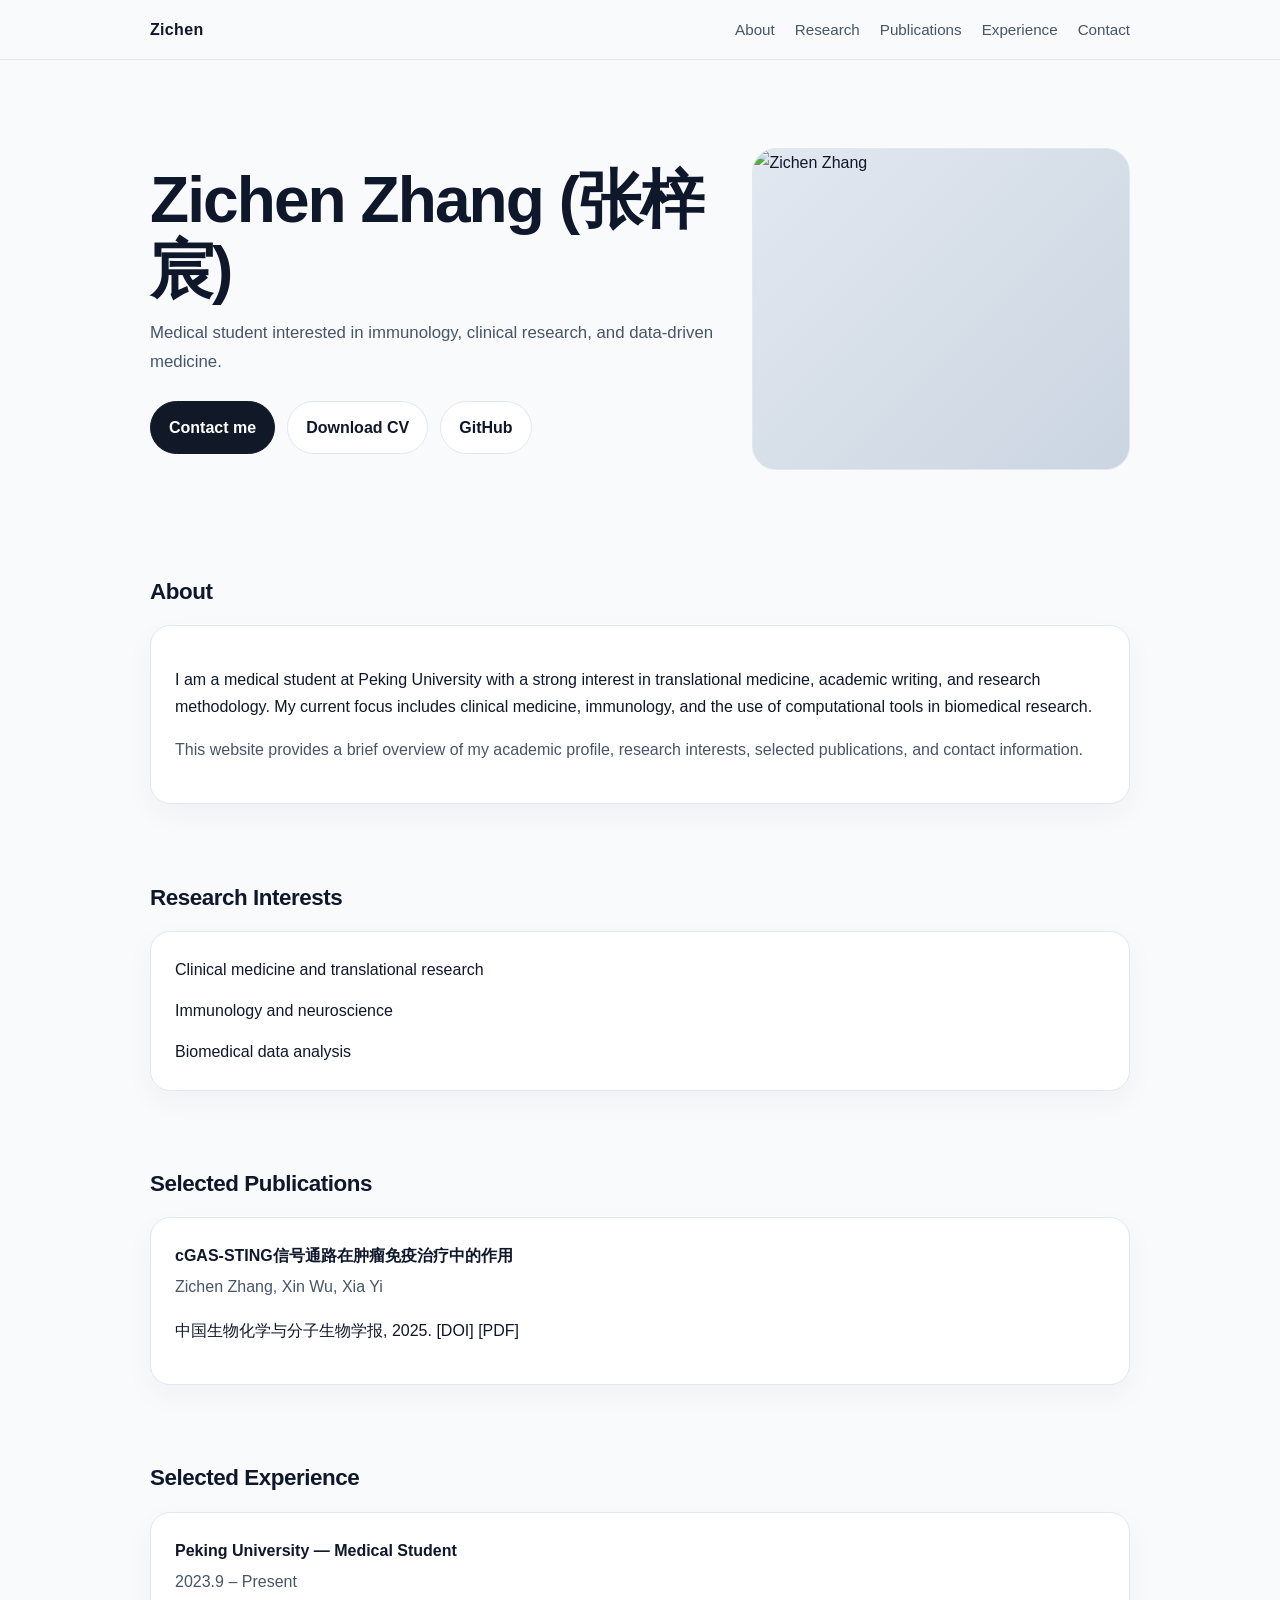
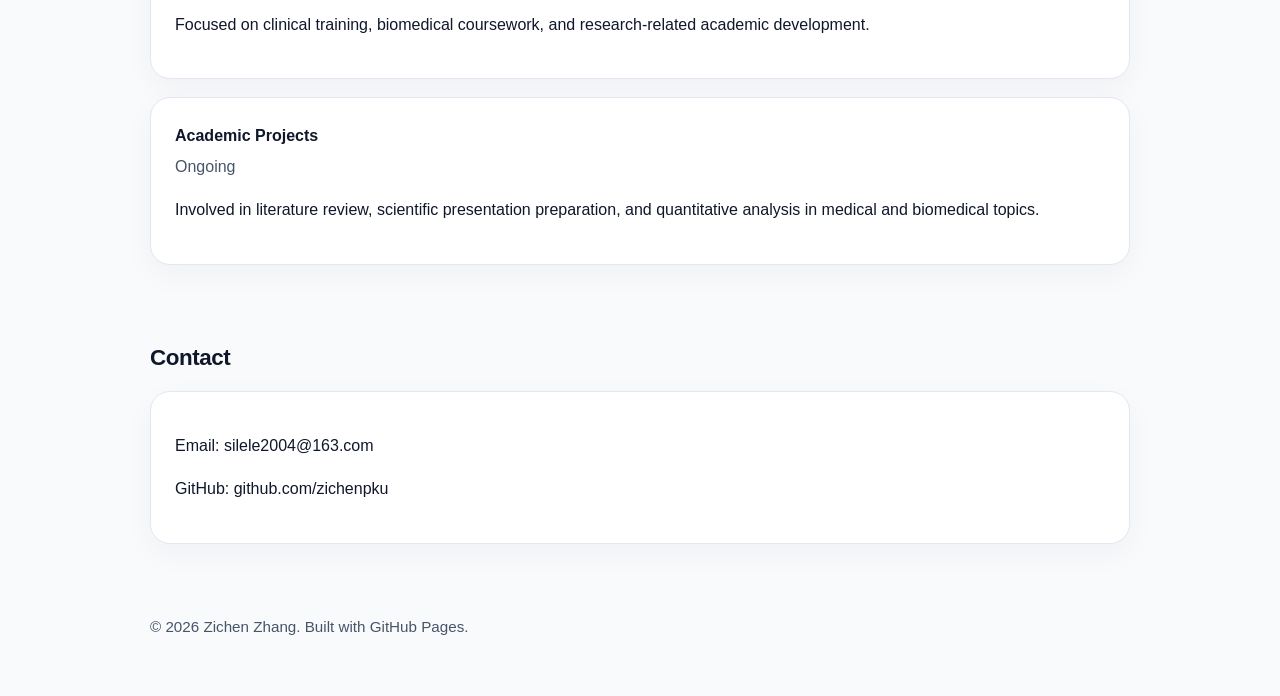
==== index.html @ dc3670f4 "Update index.html" ====
<!DOCTYPE html>
<html lang="en">
<head>
  <meta charset="UTF-8" />
  <meta name="viewport" content="width=device-width, initial-scale=1.0" />
  <title>Zichen Zhang | Personal Website</title>
  <meta name="description" content="Personal academic homepage of Zichen Zhang" />
  <style>
    :root {
      --bg: #f8fafc;
      --card: #ffffff;
      --text: #0f172a;
      --muted: #475569;
      --line: #e2e8f0;
      --accent: #111827;
      --accent-hover: #1f2937;
      --max-width: 980px;
    }

    * {
      box-sizing: border-box;
    }

    html {
      scroll-behavior: smooth;
    }

    body {
      margin: 0;
      font-family: -apple-system, BlinkMacSystemFont, "Segoe UI", Roboto, Helvetica, Arial, sans-serif;
      background: var(--bg);
      color: var(--text);
      line-height: 1.7;
    }

    a {
      color: inherit;
      text-decoration: none;
    }

    .container {
      width: min(92%, var(--max-width));
      margin: 0 auto;
    }

    header {
      position: sticky;
      top: 0;
      background: rgba(248, 250, 252, 0.9);
      backdrop-filter: blur(10px);
      border-bottom: 1px solid var(--line);
      z-index: 10;
    }

    .nav {
      display: flex;
      justify-content: space-between;
      align-items: center;
      padding: 16px 0;
    }

    .brand {
      font-weight: 700;
      font-size: 1rem;
      letter-spacing: 0.02em;
    }

    .nav-links {
      display: flex;
      gap: 20px;
      flex-wrap: wrap;
      font-size: 0.95rem;
      color: var(--muted);
    }

    .hero {
      padding: 88px 0 56px;
      display: grid;
      grid-template-columns: 1.2fr 0.8fr;
      gap: 36px;
      align-items: center;
    }

    .hero h1 {
      margin: 0 0 14px;
      font-size: clamp(2.2rem, 5vw, 4rem);
      line-height: 1.1;
      letter-spacing: -0.03em;
    }

    .hero p {
      margin: 0 0 24px;
      color: var(--muted);
      font-size: 1.05rem;
      max-width: 650px;
    }

    .button-group {
      display: flex;
      gap: 12px;
      flex-wrap: wrap;
    }

    .btn {
      display: inline-block;
      padding: 12px 18px;
      border-radius: 999px;
      border: 1px solid var(--line);
      background: white;
      transition: 0.2s ease;
      font-weight: 600;
    }

    .btn.primary {
      background: var(--accent);
      color: white;
      border-color: var(--accent);
    }

    .btn.primary:hover {
      background: var(--accent-hover);
    }

    .btn:hover {
      transform: translateY(-1px);
    }

    .portrait {
      background: linear-gradient(135deg, #e2e8f0, #cbd5e1);
      border-radius: 24px;
      min-height: 320px;
      overflow: hidden;
      border: 1px solid var(--line);
    }

    .profile-photo {
      width: 100%;
      height: 100%;
      min-height: 320px;
      object-fit: cover;
      display: block;
    }

    section {
      padding: 28px 0 10px;
    }

    .section-title {
      font-size: 1.4rem;
      margin-bottom: 14px;
      letter-spacing: -0.02em;
    }

    .card {
      background: var(--card);
      border: 1px solid var(--line);
      border-radius: 20px;
      padding: 24px;
      margin-bottom: 18px;
      box-shadow: 0 10px 30px rgba(15, 23, 42, 0.04);
    }

    .muted {
      color: var(--muted);
    }

    .list {
      display: grid;
      gap: 14px;
      padding: 0;
      margin: 0;
      list-style: none;
    }

    .item-title {
      font-weight: 700;
      margin-bottom: 4px;
    }

    footer {
      padding: 42px 0 56px;
      color: var(--muted);
      font-size: 0.95rem;
    }

    @media (max-width: 860px) {
      .hero {
        grid-template-columns: 1fr;
        padding-top: 56px;
      }

      .portrait {
        min-height: 220px;
      }

      .profile-photo {
        min-height: 220px;
      }

      .nav {
        align-items: flex-start;
        gap: 10px;
        flex-direction: column;
      }
    }
  </style>
</head>
<body>
  <header>
    <div class="container nav">
      <div class="brand">Zichen</div>
      <nav class="nav-links">
        <a href="#about">About</a>
        <a href="#research">Research</a>
        <a href="#publications">Publications</a>
        <a href="#experience">Experience</a>
        <a href="#contact">Contact</a>
      </nav>
    </div>
  </header>

  <main class="container">
    <section class="hero">
      <div>
        <h1>Zichen Zhang (张梓宸)</h1>
        <p>
          Medical student interested in immunology, clinical research, and data-driven medicine.
        </p>
        <div class="button-group">
          <a class="btn primary" href="#contact">Contact me</a>
          <a class="btn" href="cv.pdf" target="_blank">Download CV</a>
          <a class="btn" href="https://github.com/zichenpku" target="_blank">GitHub</a>
        </div>
      </div>
      <div class="portrait">
        <img src="photo.jpg" alt="Zichen Zhang" class="profile-photo" />
      </div>
    </section>

    <section id="about">
      <h2 class="section-title">About</h2>
      <div class="card">
        <p>
          I am a medical student at Peking University with a strong interest in
          translational medicine, academic writing, and research methodology.
          My current focus includes clinical medicine, immunology, and the use
          of computational tools in biomedical research.
        </p>
        <p class="muted">
          This website provides a brief overview of my academic profile,
          research interests, selected publications, and contact information.
        </p>
      </div>
    </section>

    <section id="research">
      <h2 class="section-title">Research Interests</h2>
      <div class="card">
        <ul class="list">
          <li>Clinical medicine and translational research</li>
          <li>Immunology and neuroscience</li>
          <li>Biomedical data analysis</li>
        </ul>
      </div>
    </section>

    <section id="publications">
      <h2 class="section-title">Selected Publications</h2>

      <div class="card">
        <div class="item-title">
          cGAS-STING信号通路在肿瘤免疫治疗中的作用
        </div>
        <div class="muted">
          Zichen Zhang, Xin Wu, Xia Yi
        </div>
        <p>
          中国生物化学与分子生物学报, 2025.
          <a href="#" target="_blank">[DOI]</a>
          <a href="#" target="_blank">[PDF]</a>
        </p>
      </div>
    </section>

    <section id="experience">
      <h2 class="section-title">Selected Experience</h2>
      <div class="card">
        <div class="item-title">Peking University — Medical Student</div>
        <div class="muted">2023.9 – Present</div>
        <p>
          Focused on clinical training, biomedical coursework, and research-related
          academic development.
        </p>
      </div>

      <div class="card">
        <div class="item-title">Academic Projects</div>
        <div class="muted">Ongoing</div>
        <p>
          Involved in literature review, scientific presentation preparation,
          and quantitative analysis in medical and biomedical topics.
        </p>
      </div>
    </section>

    <section id="contact">
      <h2 class="section-title">Contact</h2>
      <div class="card">
        <p>Email: <a href="mailto:silele2004@163.com">silele2004@163.com</a></p>
        <p>GitHub: <a href="https://github.com/zichenpku" target="_blank">github.com/zichenpku</a></p>
      </div>
    </section>
  </main>

  <footer>
    <div class="container">
      © 2026 Zichen Zhang. Built with GitHub Pages.
    </div>
  </footer>
</body>
</html>
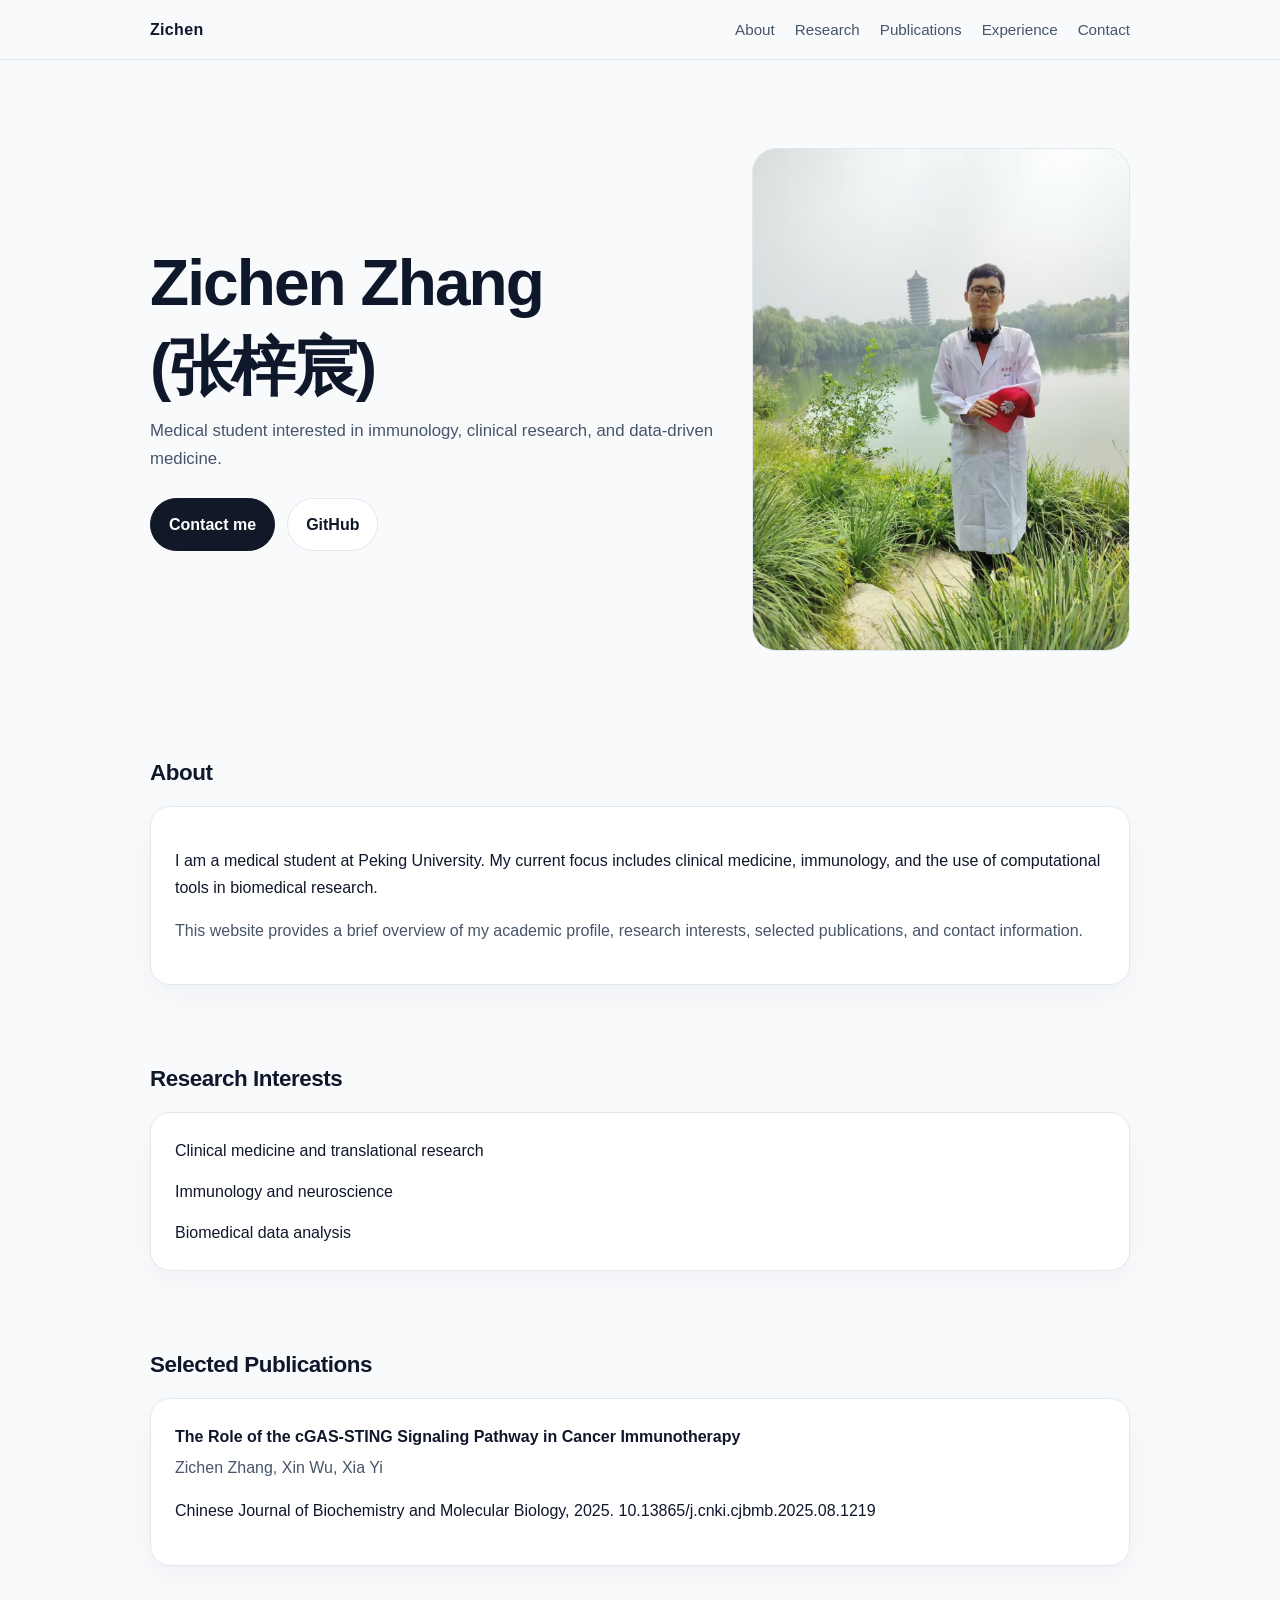
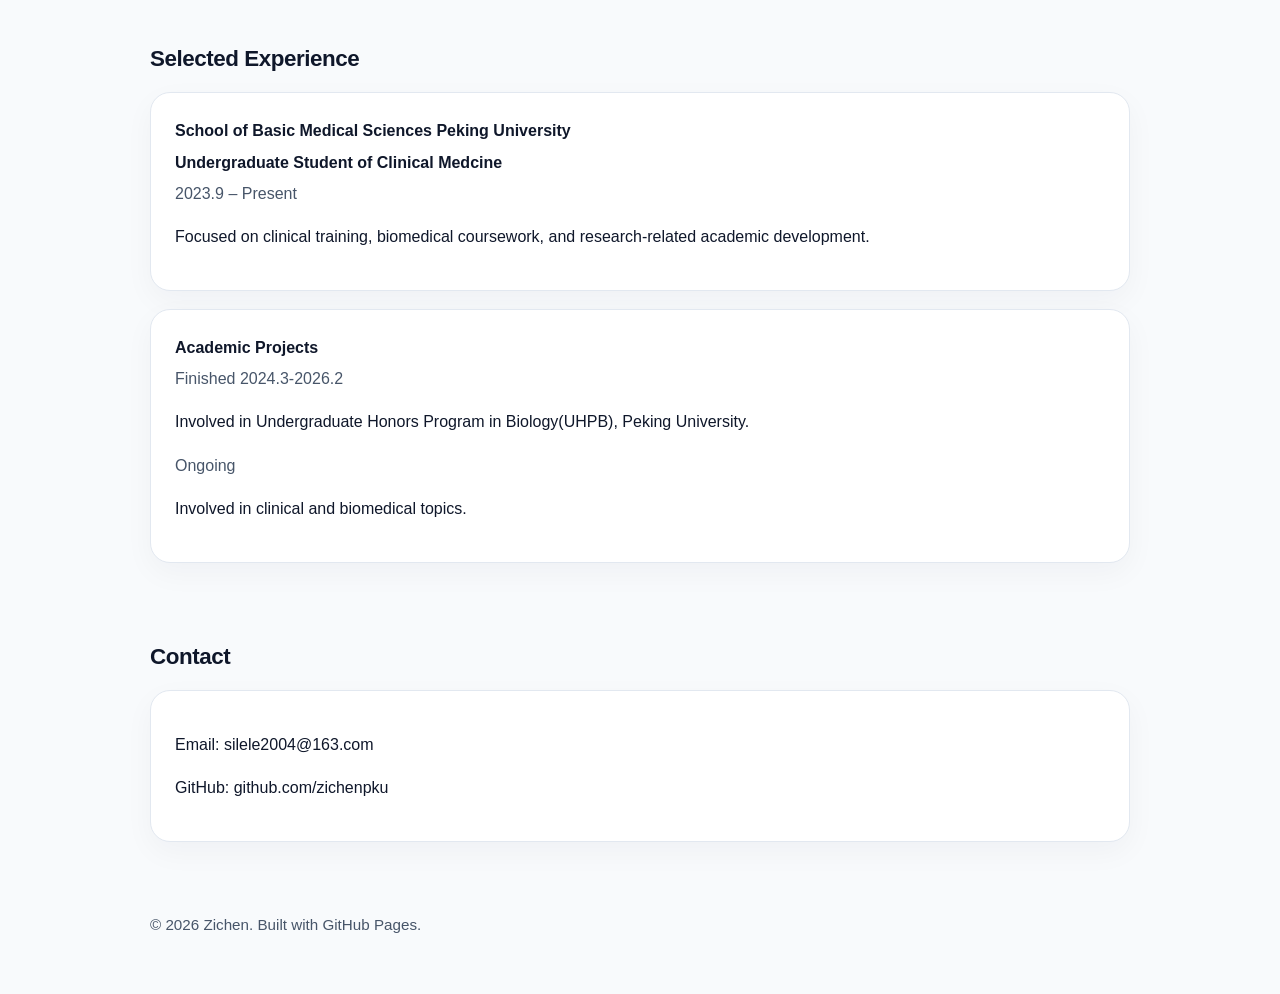
==== commit 7ac0d67d: "Update index.html" ====
--- a/index.html
+++ b/index.html
@@ -222,13 +222,13 @@
   <main class="container">
     <section class="hero">
       <div>
-        <h1>Zichen Zhang (张梓宸)</h1>
+        <h1>Zichen Zhang</h1>
+        <h1>(张梓宸)</h1>
         <p>
           Medical student interested in immunology, clinical research, and data-driven medicine.
         </p>
         <div class="button-group">
           <a class="btn primary" href="#contact">Contact me</a>
-          <a class="btn" href="cv.pdf" target="_blank">Download CV</a>
           <a class="btn" href="https://github.com/zichenpku" target="_blank">GitHub</a>
         </div>
       </div>
@@ -241,8 +241,7 @@
       <h2 class="section-title">About</h2>
       <div class="card">
         <p>
-          I am a medical student at Peking University with a strong interest in
-          translational medicine, academic writing, and research methodology.
+          I am a medical student at Peking University.
           My current focus includes clinical medicine, immunology, and the use
           of computational tools in biomedical research.
         </p>
@@ -269,15 +268,14 @@
 
       <div class="card">
         <div class="item-title">
-          cGAS-STING信号通路在肿瘤免疫治疗中的作用
+          The Role of the cGAS-STING Signaling Pathway in Cancer Immunotherapy
         </div>
         <div class="muted">
           Zichen Zhang, Xin Wu, Xia Yi
         </div>
         <p>
-          中国生物化学与分子生物学报, 2025.
-          <a href="#" target="_blank">[DOI]</a>
-          <a href="#" target="_blank">[PDF]</a>
+          Chinese Journal of Biochemistry and Molecular Biology, 2025.
+          <a href="#" target="_blank">10.13865/j.cnki.cjbmb.2025.08.1219</a>
         </p>
       </div>
     </section>
@@ -285,7 +283,8 @@
     <section id="experience">
       <h2 class="section-title">Selected Experience</h2>
       <div class="card">
-        <div class="item-title">Peking University — Medical Student</div>
+        <div class="item-title">School of Basic Medical Sciences Peking University </div>
+        <div class="item-title">Undergraduate Student of Clinical Medcine</div>
         <div class="muted">2023.9 – Present</div>
         <p>
           Focused on clinical training, biomedical coursework, and research-related
@@ -295,10 +294,13 @@
 
       <div class="card">
         <div class="item-title">Academic Projects</div>
+        <div class="muted">Finished 2024.3-2026.2</div>
+        <p>
+          Involved in Undergraduate Honors Program in Biology(UHPB), Peking University.
+        </p>
         <div class="muted">Ongoing</div>
         <p>
-          Involved in literature review, scientific presentation preparation,
-          and quantitative analysis in medical and biomedical topics.
+          Involved in clinical and biomedical topics.
         </p>
       </div>
     </section>
@@ -314,7 +316,7 @@
 
   <footer>
     <div class="container">
-      © 2026 Zichen Zhang. Built with GitHub Pages.
+      © 2026 Zichen. Built with GitHub Pages.
     </div>
   </footer>
 </body>
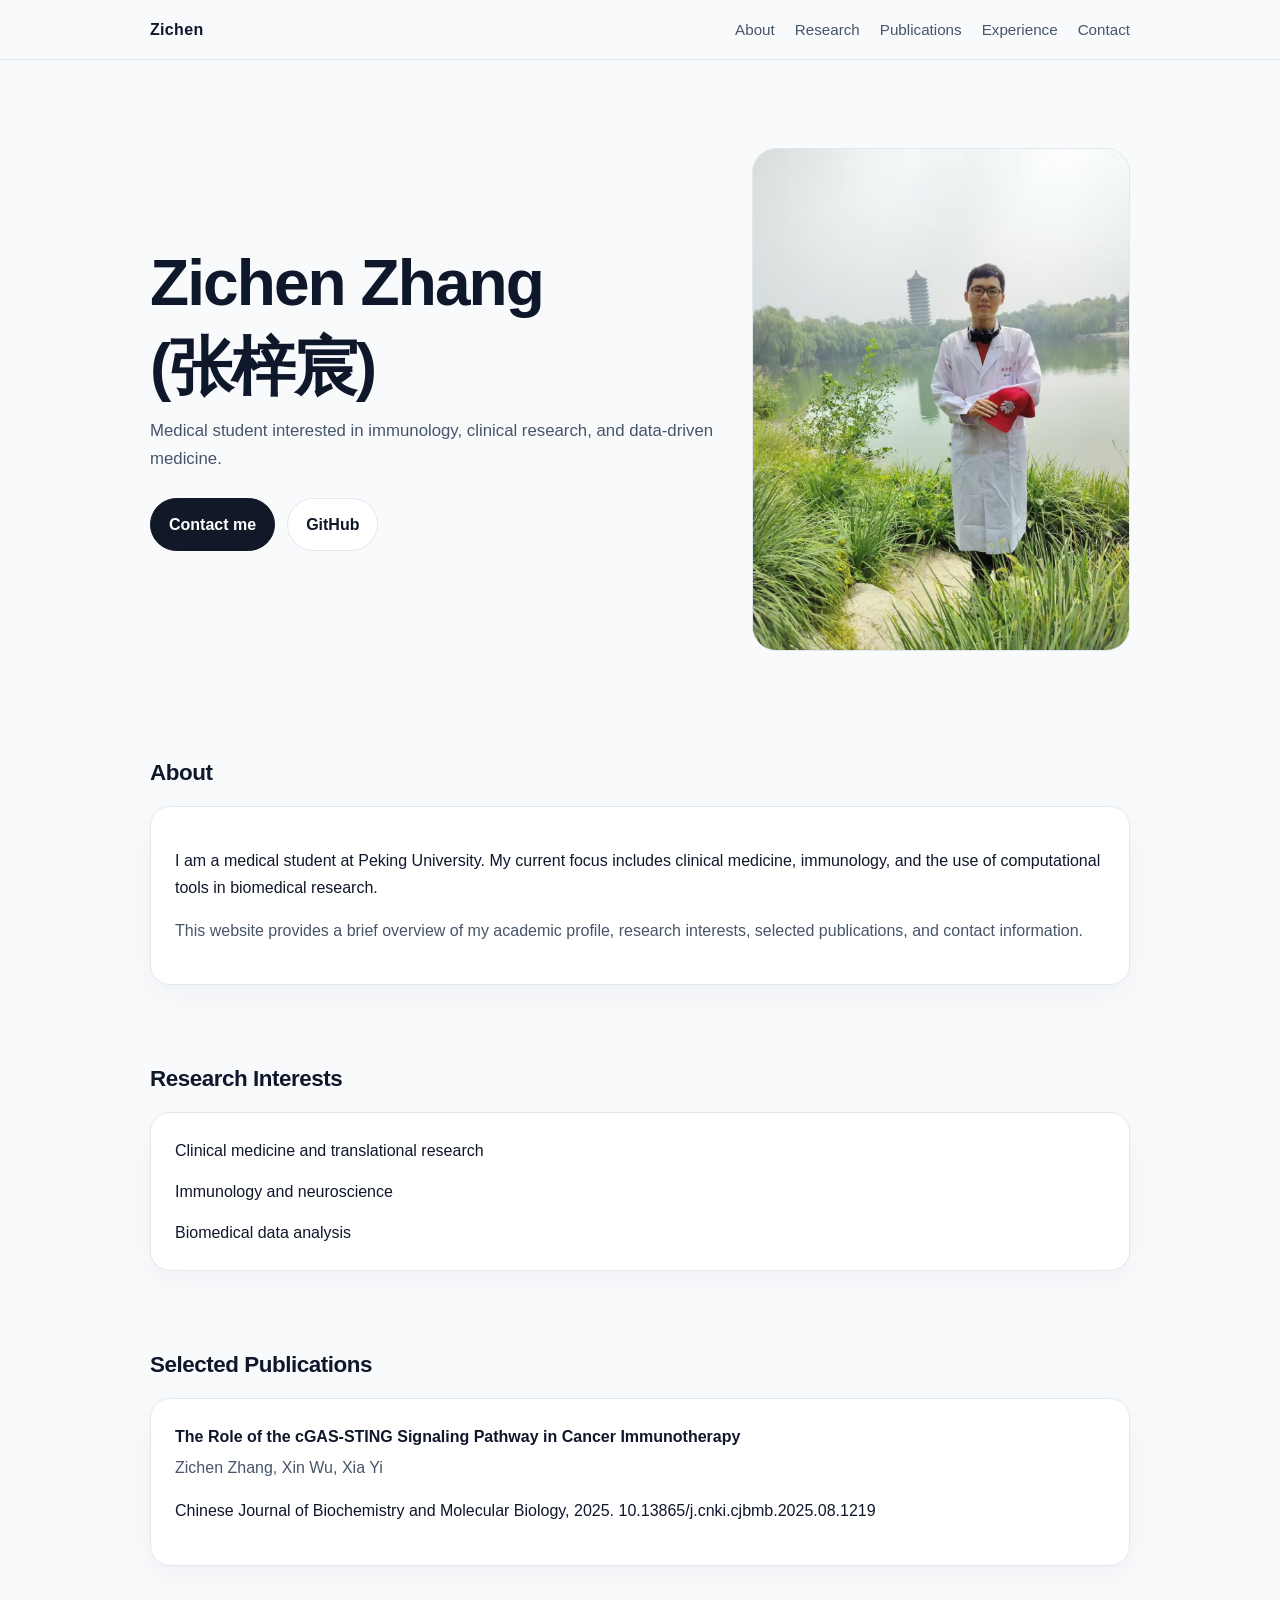
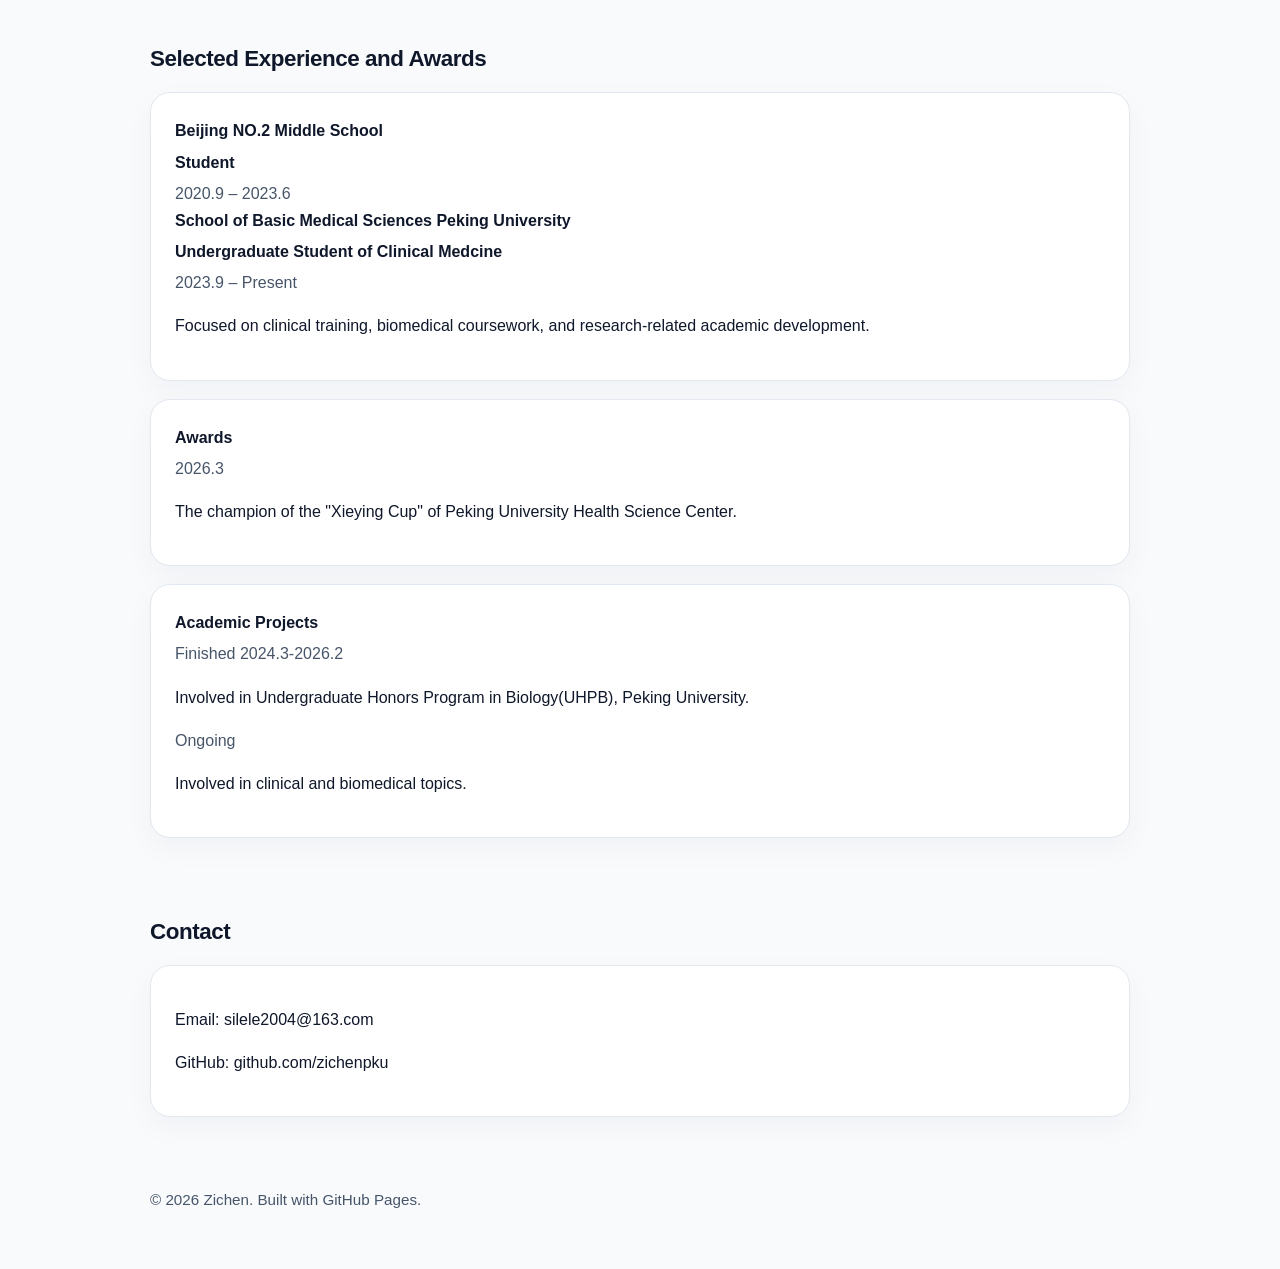
==== commit d1c8402f: "Update index.html" ====
--- a/index.html
+++ b/index.html
@@ -265,7 +265,6 @@
 
     <section id="publications">
       <h2 class="section-title">Selected Publications</h2>
-
       <div class="card">
         <div class="item-title">
           The Role of the cGAS-STING Signaling Pathway in Cancer Immunotherapy
@@ -281,8 +280,13 @@
     </section>
 
     <section id="experience">
-      <h2 class="section-title">Selected Experience</h2>
-      <div class="card">
+      <h2 class="section-title">Selected Experience and Awards</h2>
+      <div class="card">
+
+        <div class="item-title">Beijing NO.2 Middle School </div>
+        <div class="item-title">Student</div>
+        <div class="muted">2020.9 – 2023.6</div>
+        
         <div class="item-title">School of Basic Medical Sciences Peking University </div>
         <div class="item-title">Undergraduate Student of Clinical Medcine</div>
         <div class="muted">2023.9 – Present</div>
@@ -292,6 +296,14 @@
         </p>
       </div>
 
+      <div class="card">
+        <div class="item-title">Awards </div>
+        <div class="muted">2026.3</div>
+        <p>
+          The champion of the "Xieying Cup" of Peking University Health Science Center.
+        </p>
+      </div>
+      
       <div class="card">
         <div class="item-title">Academic Projects</div>
         <div class="muted">Finished 2024.3-2026.2</div>
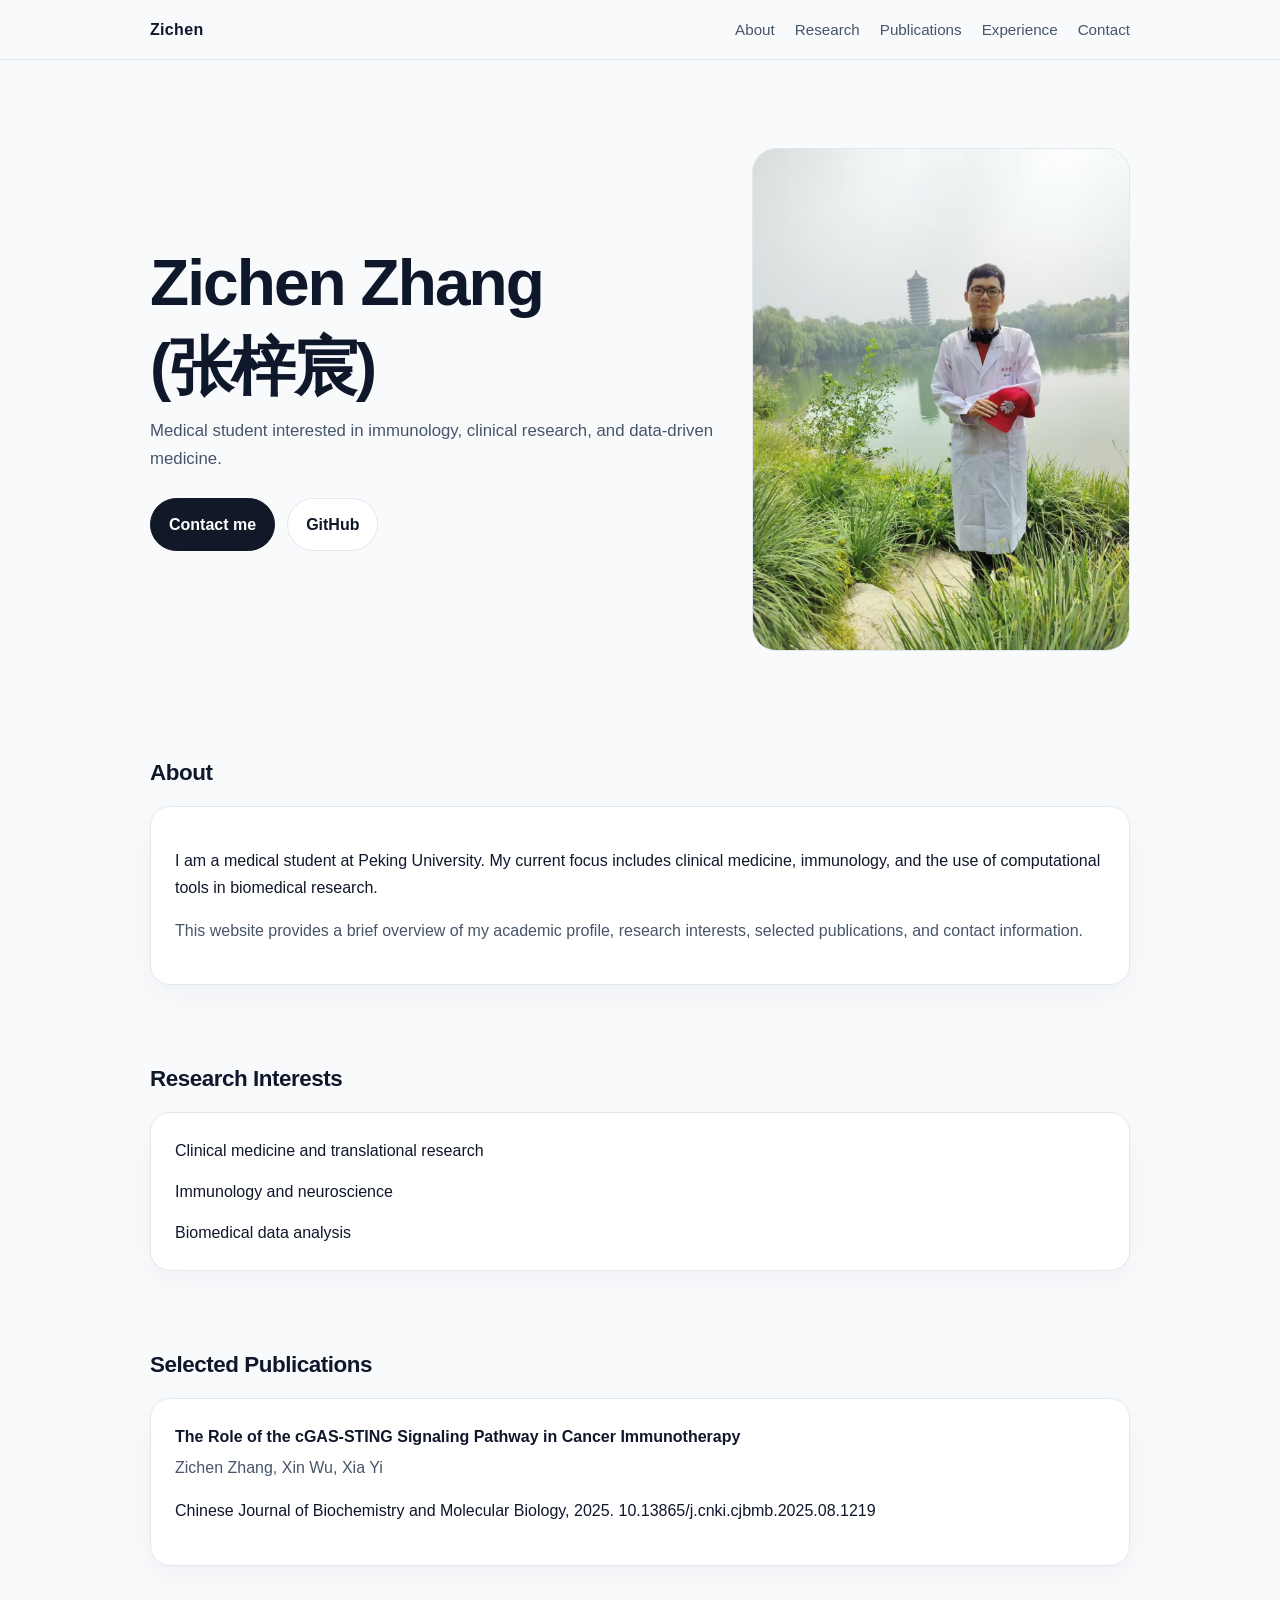
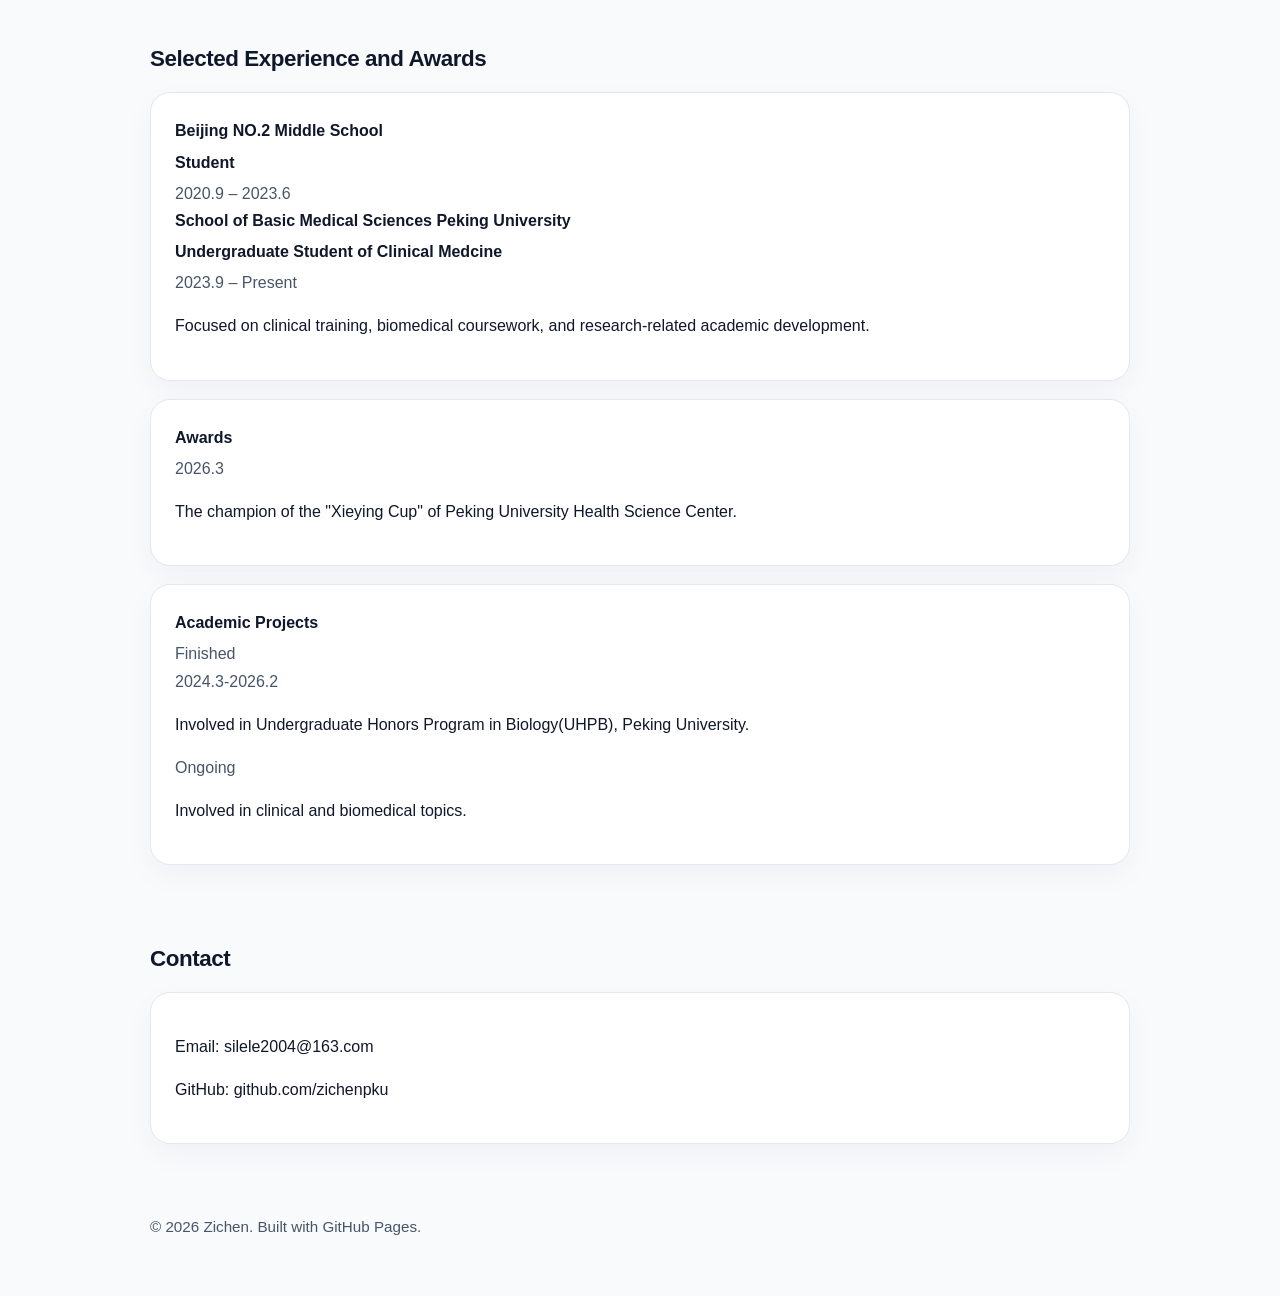
==== commit d0e9ce45: "Update index.html" ====
--- a/index.html
+++ b/index.html
@@ -306,7 +306,8 @@
       
       <div class="card">
         <div class="item-title">Academic Projects</div>
-        <div class="muted">Finished 2024.3-2026.2</div>
+        <div class="muted">Finished</div>
+        <div class="muted">2024.3-2026.2</div>
         <p>
           Involved in Undergraduate Honors Program in Biology(UHPB), Peking University.
         </p>
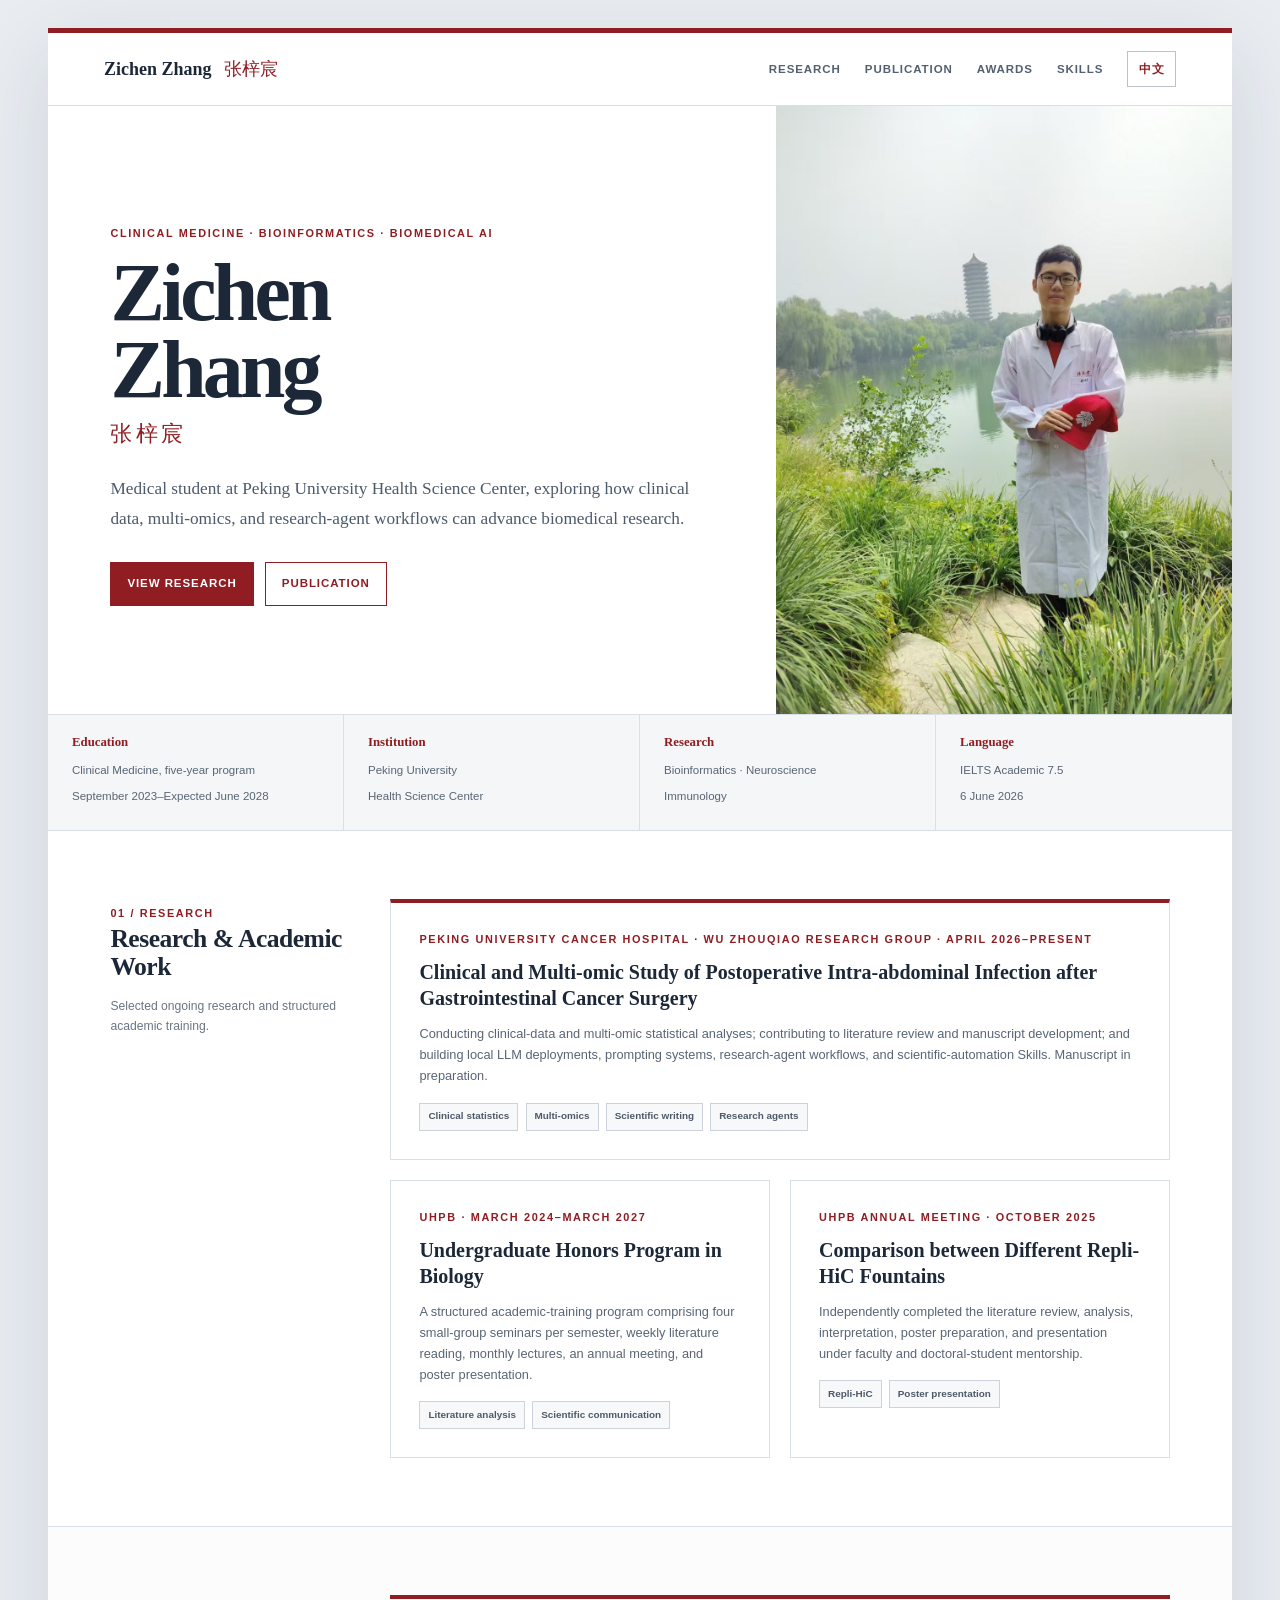
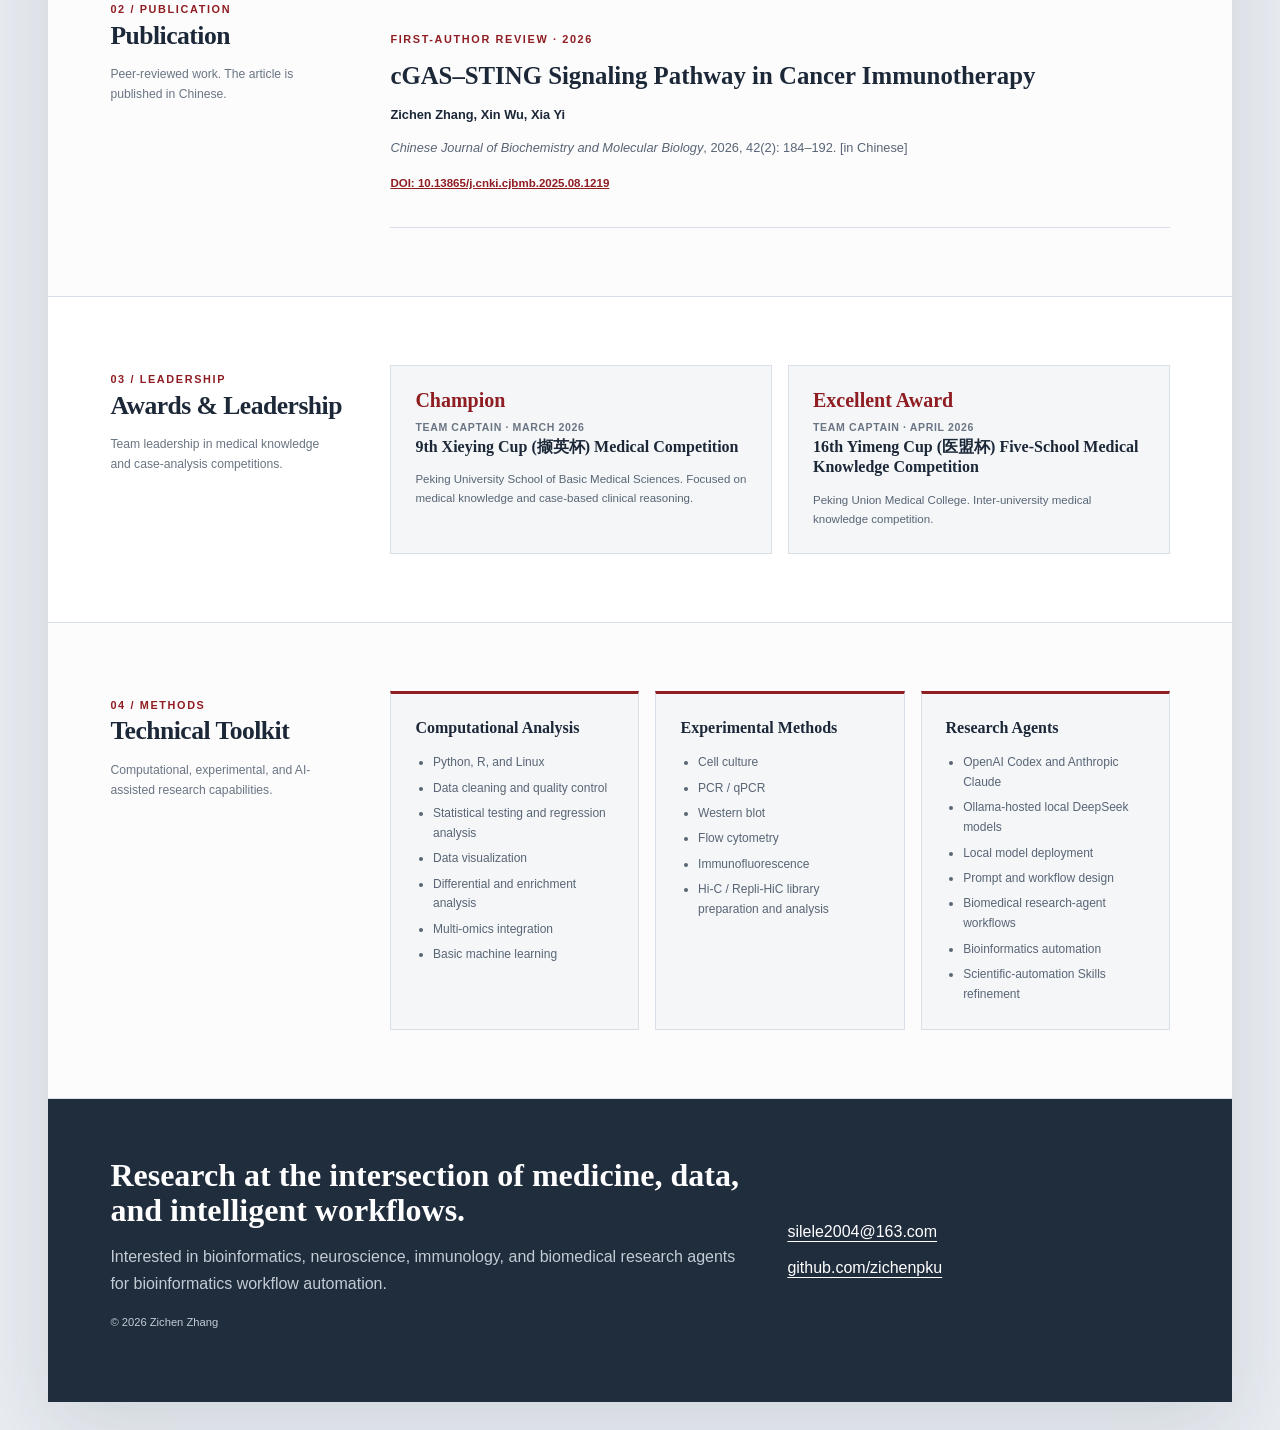
==== commit 80816192: "feat: build English academic resume page" ====
--- a/index.html
+++ b/index.html
@@ -1,336 +1,225 @@
-<!DOCTYPE html>
+<!doctype html>
 <html lang="en">
 <head>
-  <meta charset="UTF-8" />
-  <meta name="viewport" content="width=device-width, initial-scale=1.0" />
-  <title>Zichen Zhang | Personal Website</title>
-  <meta name="description" content="Personal academic homepage of Zichen Zhang" />
-  <style>
-    :root {
-      --bg: #f8fafc;
-      --card: #ffffff;
-      --text: #0f172a;
-      --muted: #475569;
-      --line: #e2e8f0;
-      --accent: #111827;
-      --accent-hover: #1f2937;
-      --max-width: 980px;
-    }
-
-    * {
-      box-sizing: border-box;
-    }
-
-    html {
-      scroll-behavior: smooth;
-    }
-
-    body {
-      margin: 0;
-      font-family: -apple-system, BlinkMacSystemFont, "Segoe UI", Roboto, Helvetica, Arial, sans-serif;
-      background: var(--bg);
-      color: var(--text);
-      line-height: 1.7;
-    }
-
-    a {
-      color: inherit;
-      text-decoration: none;
-    }
-
-    .container {
-      width: min(92%, var(--max-width));
-      margin: 0 auto;
-    }
-
-    header {
-      position: sticky;
-      top: 0;
-      background: rgba(248, 250, 252, 0.9);
-      backdrop-filter: blur(10px);
-      border-bottom: 1px solid var(--line);
-      z-index: 10;
-    }
-
-    .nav {
-      display: flex;
-      justify-content: space-between;
-      align-items: center;
-      padding: 16px 0;
-    }
-
-    .brand {
-      font-weight: 700;
-      font-size: 1rem;
-      letter-spacing: 0.02em;
-    }
-
-    .nav-links {
-      display: flex;
-      gap: 20px;
-      flex-wrap: wrap;
-      font-size: 0.95rem;
-      color: var(--muted);
-    }
-
-    .hero {
-      padding: 88px 0 56px;
-      display: grid;
-      grid-template-columns: 1.2fr 0.8fr;
-      gap: 36px;
-      align-items: center;
-    }
-
-    .hero h1 {
-      margin: 0 0 14px;
-      font-size: clamp(2.2rem, 5vw, 4rem);
-      line-height: 1.1;
-      letter-spacing: -0.03em;
-    }
-
-    .hero p {
-      margin: 0 0 24px;
-      color: var(--muted);
-      font-size: 1.05rem;
-      max-width: 650px;
-    }
-
-    .button-group {
-      display: flex;
-      gap: 12px;
-      flex-wrap: wrap;
-    }
-
-    .btn {
-      display: inline-block;
-      padding: 12px 18px;
-      border-radius: 999px;
-      border: 1px solid var(--line);
-      background: white;
-      transition: 0.2s ease;
-      font-weight: 600;
-    }
-
-    .btn.primary {
-      background: var(--accent);
-      color: white;
-      border-color: var(--accent);
-    }
-
-    .btn.primary:hover {
-      background: var(--accent-hover);
-    }
-
-    .btn:hover {
-      transform: translateY(-1px);
-    }
-
-    .portrait {
-      background: linear-gradient(135deg, #e2e8f0, #cbd5e1);
-      border-radius: 24px;
-      min-height: 320px;
-      overflow: hidden;
-      border: 1px solid var(--line);
-    }
-
-    .profile-photo {
-      width: 100%;
-      height: 100%;
-      min-height: 320px;
-      object-fit: cover;
-      display: block;
-    }
-
-    section {
-      padding: 28px 0 10px;
-    }
-
-    .section-title {
-      font-size: 1.4rem;
-      margin-bottom: 14px;
-      letter-spacing: -0.02em;
-    }
-
-    .card {
-      background: var(--card);
-      border: 1px solid var(--line);
-      border-radius: 20px;
-      padding: 24px;
-      margin-bottom: 18px;
-      box-shadow: 0 10px 30px rgba(15, 23, 42, 0.04);
-    }
-
-    .muted {
-      color: var(--muted);
-    }
-
-    .list {
-      display: grid;
-      gap: 14px;
-      padding: 0;
-      margin: 0;
-      list-style: none;
-    }
-
-    .item-title {
-      font-weight: 700;
-      margin-bottom: 4px;
-    }
-
-    footer {
-      padding: 42px 0 56px;
-      color: var(--muted);
-      font-size: 0.95rem;
-    }
-
-    @media (max-width: 860px) {
-      .hero {
-        grid-template-columns: 1fr;
-        padding-top: 56px;
-      }
-
-      .portrait {
-        min-height: 220px;
-      }
-
-      .profile-photo {
-        min-height: 220px;
-      }
-
-      .nav {
-        align-items: flex-start;
-        gap: 10px;
-        flex-direction: column;
+  <meta charset="utf-8">
+  <meta name="viewport" content="width=device-width, initial-scale=1">
+  <title>Zichen Zhang | Clinical Medicine, Bioinformatics &amp; Biomedical AI</title>
+  <meta name="description" content="Academic profile of Zichen Zhang, a clinical medicine student at Peking University Health Science Center working across bioinformatics, multi-omics, immunology, neuroscience, and biomedical research agents.">
+  <meta name="theme-color" content="#8f1d22">
+  <link rel="canonical" href="https://zichenpku.github.io/">
+  <link rel="alternate" hreflang="en" href="https://zichenpku.github.io/">
+  <link rel="alternate" hreflang="zh-CN" href="https://zichenpku.github.io/zh.html">
+  <link rel="alternate" hreflang="x-default" href="https://zichenpku.github.io/">
+  <meta property="og:type" content="profile">
+  <meta property="og:title" content="Zichen Zhang | Academic Profile">
+  <meta property="og:description" content="Clinical medicine, bioinformatics, multi-omics, and biomedical research-agent workflows.">
+  <meta property="og:url" content="https://zichenpku.github.io/">
+  <link rel="stylesheet" href="styles.css">
+  <script src="script.js" defer></script>
+  <script type="application/ld+json">
+    {
+      "@context": "https://schema.org",
+      "@type": "Person",
+      "name": "Zichen Zhang",
+      "alternateName": "张梓宸",
+      "url": "https://zichenpku.github.io/",
+      "email": "mailto:silele2004@163.com",
+      "sameAs": ["https://github.com/zichenpku"],
+      "affiliation": {
+        "@type": "CollegeOrUniversity",
+        "name": "Peking University Health Science Center"
       }
     }
-  </style>
+  </script>
 </head>
 <body>
-  <header>
-    <div class="container nav">
-      <div class="brand">Zichen</div>
-      <nav class="nav-links">
-        <a href="#about">About</a>
-        <a href="#research">Research</a>
-        <a href="#publications">Publications</a>
-        <a href="#experience">Experience</a>
-        <a href="#contact">Contact</a>
-      </nav>
-    </div>
-  </header>
-
-  <main class="container">
-    <section class="hero">
+  <a class="skip-link" href="#main-content">Skip to main content</a>
+  <div class="site-shell">
+    <header class="site-header">
+      <div class="header-inner">
+        <a class="brand" href="#main-content">Zichen Zhang <span lang="zh-CN">张梓宸</span></a>
+        <button class="menu-toggle" type="button" aria-expanded="false" aria-controls="site-nav" aria-label="Open navigation" data-menu-toggle>Menu</button>
+        <nav class="site-nav" id="site-nav" aria-label="Primary navigation" data-site-nav>
+          <a href="#research">Research</a>
+          <a href="#publication">Publication</a>
+          <a href="#awards">Awards</a>
+          <a href="#skills">Skills</a>
+          <a class="language-link" href="zh.html" lang="zh-CN">中文</a>
+        </nav>
+      </div>
+    </header>
+
+    <main id="main-content">
+      <section class="hero" aria-labelledby="hero-title">
+        <div class="hero-copy">
+          <p class="eyebrow">Clinical Medicine · Bioinformatics · Biomedical AI</p>
+          <h1 id="hero-title">Zichen<br>Zhang</h1>
+          <span class="name-cn" lang="zh-CN">张梓宸</span>
+          <p class="lede">Medical student at Peking University Health Science Center, exploring how clinical data, multi-omics, and research-agent workflows can advance biomedical research.</p>
+          <div class="hero-actions">
+            <a class="button" href="#research">View Research</a>
+            <a class="button secondary" href="#publication">Publication</a>
+          </div>
+        </div>
+        <div class="hero-photo">
+          <img src="photo.jpg" alt="Portrait of Zichen Zhang">
+        </div>
+      </section>
+
+      <section class="facts" aria-label="Academic profile at a glance">
+        <div class="fact">
+          <strong>Education</strong>
+          <span>Clinical Medicine, five-year program<br>September 2023–Expected June 2028</span>
+        </div>
+        <div class="fact">
+          <strong>Institution</strong>
+          <span>Peking University<br>Health Science Center</span>
+        </div>
+        <div class="fact">
+          <strong>Research</strong>
+          <span>Bioinformatics · Neuroscience<br>Immunology</span>
+        </div>
+        <div class="fact">
+          <strong>Language</strong>
+          <span>IELTS Academic 7.5<br>6 June 2026</span>
+        </div>
+      </section>
+
+      <section class="content-section" id="research" aria-labelledby="research-title">
+        <div class="section-heading">
+          <span class="section-number">01 / Research</span>
+          <h2 id="research-title">Research &amp; Academic Work</h2>
+          <p>Selected ongoing research and structured academic training.</p>
+        </div>
+        <div class="card-grid">
+          <article class="card featured">
+            <div class="meta">Peking University Cancer Hospital · Wu Zhouqiao Research Group · April 2026–Present</div>
+            <h3>Clinical and Multi-omic Study of Postoperative Intra-abdominal Infection after Gastrointestinal Cancer Surgery</h3>
+            <p>Conducting clinical-data and multi-omic statistical analyses; contributing to literature review and manuscript development; and building local LLM deployments, prompting systems, research-agent workflows, and scientific-automation Skills. Manuscript in preparation.</p>
+            <div class="tags" aria-label="Cancer research methods">
+              <span class="tag">Clinical statistics</span>
+              <span class="tag">Multi-omics</span>
+              <span class="tag">Scientific writing</span>
+              <span class="tag">Research agents</span>
+            </div>
+          </article>
+
+          <article class="card">
+            <div class="meta">UHPB · March 2024–March 2027</div>
+            <h3>Undergraduate Honors Program in Biology</h3>
+            <p>A structured academic-training program comprising four small-group seminars per semester, weekly literature reading, monthly lectures, an annual meeting, and poster presentation.</p>
+            <div class="tags" aria-label="UHPB training">
+              <span class="tag">Literature analysis</span>
+              <span class="tag">Scientific communication</span>
+            </div>
+          </article>
+
+          <article class="card">
+            <div class="meta">UHPB Annual Meeting · October 2025</div>
+            <h3>Comparison between Different Repli-HiC Fountains</h3>
+            <p>Independently completed the literature review, analysis, interpretation, poster preparation, and presentation under faculty and doctoral-student mentorship.</p>
+            <div class="tags" aria-label="Poster methods">
+              <span class="tag">Repli-HiC</span>
+              <span class="tag">Poster presentation</span>
+            </div>
+          </article>
+        </div>
+      </section>
+
+      <section class="content-section" id="publication" aria-labelledby="publication-title">
+        <div class="section-heading">
+          <span class="section-number">02 / Publication</span>
+          <h2 id="publication-title">Publication</h2>
+          <p>Peer-reviewed work. The article is published in Chinese.</p>
+        </div>
+        <article class="publication">
+          <div class="meta">First-author review · 2026</div>
+          <h3>cGAS–STING Signaling Pathway in Cancer Immunotherapy</h3>
+          <p class="authors"><strong>Zichen Zhang</strong>, Xin Wu, Xia Yi</p>
+          <p><em>Chinese Journal of Biochemistry and Molecular Biology</em>, 2026, 42(2): 184–192. [in Chinese]</p>
+          <a class="doi-link" href="https://doi.org/10.13865/j.cnki.cjbmb.2025.08.1219" target="_blank" rel="noopener noreferrer">DOI: 10.13865/j.cnki.cjbmb.2025.08.1219</a>
+        </article>
+      </section>
+
+      <section class="content-section" id="awards" aria-labelledby="awards-title">
+        <div class="section-heading">
+          <span class="section-number">03 / Leadership</span>
+          <h2 id="awards-title">Awards &amp; Leadership</h2>
+          <p>Team leadership in medical knowledge and case-analysis competitions.</p>
+        </div>
+        <div class="awards-grid">
+          <article class="award-card">
+            <div class="award-result">Champion</div>
+            <div class="award-meta">Team Captain · March 2026</div>
+            <h3>9th Xieying Cup (撷英杯) Medical Competition</h3>
+            <p>Peking University School of Basic Medical Sciences. Focused on medical knowledge and case-based clinical reasoning.</p>
+          </article>
+          <article class="award-card">
+            <div class="award-result">Excellent Award</div>
+            <div class="award-meta">Team Captain · April 2026</div>
+            <h3>16th Yimeng Cup (医盟杯) Five-School Medical Knowledge Competition</h3>
+            <p>Peking Union Medical College. Inter-university medical knowledge competition.</p>
+          </article>
+        </div>
+      </section>
+
+      <section class="content-section" id="skills" aria-labelledby="skills-title">
+        <div class="section-heading">
+          <span class="section-number">04 / Methods</span>
+          <h2 id="skills-title">Technical Toolkit</h2>
+          <p>Computational, experimental, and AI-assisted research capabilities.</p>
+        </div>
+        <div class="skills-grid">
+          <article class="skill-group">
+            <h3>Computational Analysis</h3>
+            <ul>
+              <li>Python, R, and Linux</li>
+              <li>Data cleaning and quality control</li>
+              <li>Statistical testing and regression analysis</li>
+              <li>Data visualization</li>
+              <li>Differential and enrichment analysis</li>
+              <li>Multi-omics integration</li>
+              <li>Basic machine learning</li>
+            </ul>
+          </article>
+          <article class="skill-group">
+            <h3>Experimental Methods</h3>
+            <ul>
+              <li>Cell culture</li>
+              <li>PCR / qPCR</li>
+              <li>Western blot</li>
+              <li>Flow cytometry</li>
+              <li>Immunofluorescence</li>
+              <li>Hi-C / Repli-HiC library preparation and analysis</li>
+            </ul>
+          </article>
+          <article class="skill-group">
+            <h3>Research Agents</h3>
+            <ul>
+              <li>OpenAI Codex and Anthropic Claude</li>
+              <li>Ollama-hosted local DeepSeek models</li>
+              <li>Local model deployment</li>
+              <li>Prompt and workflow design</li>
+              <li>Biomedical research-agent workflows</li>
+              <li>Bioinformatics automation</li>
+              <li>Scientific-automation Skills refinement</li>
+            </ul>
+          </article>
+        </div>
+      </section>
+    </main>
+
+    <footer class="site-footer" aria-labelledby="contact-title">
       <div>
-        <h1>Zichen Zhang</h1>
-        <h1>(张梓宸)</h1>
-        <p>
-          Medical student interested in immunology, clinical research, and data-driven medicine.
-        </p>
-        <div class="button-group">
-          <a class="btn primary" href="#contact">Contact me</a>
-          <a class="btn" href="https://github.com/zichenpku" target="_blank">GitHub</a>
-        </div>
+        <h2 id="contact-title">Research at the intersection of medicine, data, and intelligent workflows.</h2>
+        <p>Interested in bioinformatics, neuroscience, immunology, and biomedical research agents for bioinformatics workflow automation.</p>
+        <p class="copyright">© <span data-current-year>2026</span> Zichen Zhang</p>
       </div>
-      <div class="portrait">
-        <img src="photo.jpg" alt="Zichen Zhang" class="profile-photo" />
+      <div class="footer-links">
+        <a href="mailto:silele2004@163.com">silele2004@163.com</a>
+        <a href="https://github.com/zichenpku" target="_blank" rel="noopener noreferrer">github.com/zichenpku</a>
       </div>
-    </section>
-
-    <section id="about">
-      <h2 class="section-title">About</h2>
-      <div class="card">
-        <p>
-          I am a medical student at Peking University.
-          My current focus includes clinical medicine, immunology, and the use
-          of computational tools in biomedical research.
-        </p>
-        <p class="muted">
-          This website provides a brief overview of my academic profile,
-          research interests, selected publications, and contact information.
-        </p>
-      </div>
-    </section>
-
-    <section id="research">
-      <h2 class="section-title">Research Interests</h2>
-      <div class="card">
-        <ul class="list">
-          <li>Clinical medicine and translational research</li>
-          <li>Immunology and neuroscience</li>
-          <li>Biomedical data analysis</li>
-        </ul>
-      </div>
-    </section>
-
-    <section id="publications">
-      <h2 class="section-title">Selected Publications</h2>
-      <div class="card">
-        <div class="item-title">
-          The Role of the cGAS-STING Signaling Pathway in Cancer Immunotherapy
-        </div>
-        <div class="muted">
-          Zichen Zhang, Xin Wu, Xia Yi
-        </div>
-        <p>
-          Chinese Journal of Biochemistry and Molecular Biology, 2025.
-          <a href="#" target="_blank">10.13865/j.cnki.cjbmb.2025.08.1219</a>
-        </p>
-      </div>
-    </section>
-
-    <section id="experience">
-      <h2 class="section-title">Selected Experience and Awards</h2>
-      <div class="card">
-
-        <div class="item-title">Beijing NO.2 Middle School </div>
-        <div class="item-title">Student</div>
-        <div class="muted">2020.9 – 2023.6</div>
-        
-        <div class="item-title">School of Basic Medical Sciences Peking University </div>
-        <div class="item-title">Undergraduate Student of Clinical Medcine</div>
-        <div class="muted">2023.9 – Present</div>
-        <p>
-          Focused on clinical training, biomedical coursework, and research-related
-          academic development.
-        </p>
-      </div>
-
-      <div class="card">
-        <div class="item-title">Awards </div>
-        <div class="muted">2026.3</div>
-        <p>
-          The champion of the "Xieying Cup" of Peking University Health Science Center.
-        </p>
-      </div>
-      
-      <div class="card">
-        <div class="item-title">Academic Projects</div>
-        <div class="muted">Finished</div>
-        <div class="muted">2024.3-2026.2</div>
-        <p>
-          Involved in Undergraduate Honors Program in Biology(UHPB), Peking University.
-        </p>
-        <div class="muted">Ongoing</div>
-        <p>
-          Involved in clinical and biomedical topics.
-        </p>
-      </div>
-    </section>
-
-    <section id="contact">
-      <h2 class="section-title">Contact</h2>
-      <div class="card">
-        <p>Email: <a href="mailto:silele2004@163.com">silele2004@163.com</a></p>
-        <p>GitHub: <a href="https://github.com/zichenpku" target="_blank">github.com/zichenpku</a></p>
-      </div>
-    </section>
-  </main>
-
-  <footer>
-    <div class="container">
-      © 2026 Zichen. Built with GitHub Pages.
-    </div>
-  </footer>
+    </footer>
+  </div>
 </body>
 </html>
--- a/styles.css
+++ b/styles.css
@@ -0,0 +1,564 @@
+:root {
+  --color-accent: #8f1d22;
+  --color-accent-dark: #6f1519;
+  --color-ink: #1c2838;
+  --color-slate: #5e6a79;
+  --color-soft: #f4f6f8;
+  --color-line: #d9dfe6;
+  --color-white: #ffffff;
+  --font-serif: Georgia, "Times New Roman", "Songti SC", STSong, serif;
+  --font-sans: Inter, -apple-system, BlinkMacSystemFont, "Segoe UI", sans-serif;
+  --max-width: 74rem;
+  --shadow: 0 1.5rem 5rem rgba(23, 35, 52, 0.12);
+}
+
+* {
+  box-sizing: border-box;
+}
+
+html {
+  scroll-behavior: smooth;
+  scroll-padding-top: 5rem;
+}
+
+body {
+  margin: 0;
+  color: var(--color-ink);
+  background: #e9edf2;
+  font-family: var(--font-sans);
+  line-height: 1.65;
+}
+
+img {
+  display: block;
+  max-width: 100%;
+}
+
+a {
+  color: inherit;
+}
+
+.skip-link {
+  position: fixed;
+  top: 0;
+  left: 1rem;
+  z-index: 100;
+  padding: 0.75rem 1rem;
+  color: #fff;
+  background: var(--color-accent);
+  transform: translateY(-120%);
+}
+
+.skip-link:focus {
+  transform: translateY(0);
+}
+
+:focus-visible {
+  outline: 3px solid #2563eb;
+  outline-offset: 3px;
+}
+
+.site-shell {
+  width: min(100% - 2rem, var(--max-width));
+  margin: 1.75rem auto;
+  overflow: hidden;
+  background: var(--color-white);
+  box-shadow: var(--shadow);
+}
+
+.site-header {
+  position: sticky;
+  top: 0;
+  z-index: 20;
+  border-top: 5px solid var(--color-accent);
+  border-bottom: 1px solid var(--color-line);
+  background: rgba(255, 255, 255, 0.97);
+  backdrop-filter: blur(12px);
+}
+
+.header-inner {
+  display: flex;
+  align-items: center;
+  justify-content: space-between;
+  min-height: 4.5rem;
+  padding: 0 3.5rem;
+}
+
+.brand {
+  color: var(--color-ink);
+  font: 700 1.125rem/1 var(--font-serif);
+  text-decoration: none;
+}
+
+.brand span {
+  margin-left: 0.5rem;
+  color: var(--color-accent);
+  font-weight: 500;
+}
+
+.site-nav {
+  display: flex;
+  align-items: center;
+  gap: 1.5rem;
+}
+
+.site-nav a {
+  color: #526071;
+  font-size: 0.72rem;
+  font-weight: 750;
+  letter-spacing: 0.08em;
+  text-decoration: none;
+  text-transform: uppercase;
+}
+
+.site-nav a:hover {
+  color: var(--color-accent);
+}
+
+.language-link {
+  padding: 0.45rem 0.65rem;
+  border: 1px solid #bac2cc;
+  color: var(--color-accent) !important;
+}
+
+.menu-toggle {
+  display: none;
+  min-width: 2.75rem;
+  min-height: 2.75rem;
+  color: var(--color-ink);
+  font: 700 0.72rem/1 var(--font-sans);
+}
+
+.hero {
+  display: grid;
+  grid-template-columns: 1.23fr 0.77fr;
+  border-bottom: 1px solid var(--color-line);
+}
+
+.hero-copy {
+  display: flex;
+  flex-direction: column;
+  justify-content: center;
+  padding: 4.5rem 3.9rem;
+}
+
+.eyebrow,
+.section-number,
+.meta {
+  color: var(--color-accent);
+  font-size: 0.68rem;
+  font-weight: 800;
+  letter-spacing: 0.15em;
+  text-transform: uppercase;
+}
+
+.hero h1 {
+  margin: 0;
+  font: 700 clamp(3.2rem, 7vw, 5.1rem) / 0.95 var(--font-serif);
+  letter-spacing: -0.045em;
+}
+
+.name-cn {
+  margin-top: 0.9rem;
+  color: var(--color-accent);
+  font: 500 1.4rem/1 var(--font-serif);
+  letter-spacing: 0.14em;
+}
+
+.lede {
+  max-width: 38rem;
+  margin: 1.8rem 0 0;
+  color: #4c5a6b;
+  font: 400 1.08rem/1.7 var(--font-serif);
+}
+
+.hero-actions {
+  display: flex;
+  flex-wrap: wrap;
+  gap: 0.7rem;
+  margin-top: 1.8rem;
+}
+
+.button {
+  display: inline-flex;
+  align-items: center;
+  justify-content: center;
+  min-height: 2.75rem;
+  padding: 0 1rem;
+  border: 1px solid var(--color-accent);
+  color: #fff;
+  background: var(--color-accent);
+  font-size: 0.72rem;
+  font-weight: 800;
+  letter-spacing: 0.08em;
+  text-decoration: none;
+  text-transform: uppercase;
+}
+
+.button.secondary {
+  color: var(--color-accent);
+  background: #fff;
+}
+
+.button:hover {
+  color: #fff;
+  background: var(--color-accent-dark);
+}
+
+.hero-photo {
+  min-height: 31rem;
+  overflow: hidden;
+  background: #cfd5dc;
+}
+
+.hero-photo img {
+  width: 100%;
+  height: 100%;
+  min-height: 31rem;
+  object-fit: cover;
+  object-position: center 20%;
+}
+
+.facts {
+  display: grid;
+  grid-template-columns: repeat(4, 1fr);
+  border-bottom: 1px solid var(--color-line);
+  background: var(--color-soft);
+}
+
+.fact {
+  min-height: 6rem;
+  padding: 1.35rem 1.5rem;
+  border-right: 1px solid var(--color-line);
+}
+
+.fact:last-child {
+  border-right: 0;
+}
+
+.fact strong {
+  display: block;
+  margin-bottom: 0.4rem;
+  color: var(--color-accent);
+  font: 700 0.8rem/1 var(--font-serif);
+}
+
+.fact span {
+  color: #596575;
+  font-size: 0.72rem;
+}
+
+.content-section {
+  display: grid;
+  grid-template-columns: 14.5rem 1fr;
+  gap: 3rem;
+  padding: 4.25rem 3.9rem;
+  border-bottom: 1px solid var(--color-line);
+}
+
+.content-section:nth-of-type(even) {
+  background: #fcfcfd;
+}
+
+.section-heading h2 {
+  margin: 0;
+  font: 700 1.6rem/1.1 var(--font-serif);
+  letter-spacing: -0.02em;
+}
+
+.section-heading p {
+  margin: 0.9rem 0 0;
+  color: #6a7583;
+  font-size: 0.76rem;
+}
+
+.card-grid {
+  display: grid;
+  grid-template-columns: 1fr 1fr;
+  gap: 1.25rem;
+}
+
+.card {
+  padding: 1.75rem;
+  border: 1px solid var(--color-line);
+  background: #fff;
+}
+
+.card.featured {
+  grid-column: 1 / -1;
+  border-top: 4px solid var(--color-accent);
+}
+
+.card h3,
+.publication h3 {
+  margin: 0.65rem 0 0;
+  font: 700 1.25rem/1.3 var(--font-serif);
+}
+
+.card p,
+.publication p {
+  margin: 0.75rem 0 0;
+  color: #596575;
+  font-size: 0.8rem;
+}
+
+.card ul,
+.skill-group ul {
+  margin: 0.9rem 0 0;
+  padding-left: 1.1rem;
+  color: #596575;
+  font-size: 0.75rem;
+}
+
+.card li + li,
+.skill-group li + li {
+  margin-top: 0.35rem;
+}
+
+.tags {
+  display: flex;
+  flex-wrap: wrap;
+  gap: 0.45rem;
+  margin-top: 1rem;
+}
+
+.tag {
+  padding: 0.3rem 0.5rem;
+  border: 1px solid #ccd3dc;
+  color: #4e5a68;
+  background: #f7f8fa;
+  font-size: 0.62rem;
+  font-weight: 700;
+}
+
+.publication {
+  padding: 2rem 0;
+  border-top: 4px solid var(--color-accent);
+  border-bottom: 1px solid var(--color-line);
+}
+
+.publication h3 {
+  max-width: 43rem;
+  font-size: 1.55rem;
+}
+
+.authors {
+  color: var(--color-ink) !important;
+  font-weight: 650;
+}
+
+.doi-link {
+  display: inline-block;
+  margin-top: 1rem;
+  color: var(--color-accent);
+  font-size: 0.72rem;
+  font-weight: 800;
+}
+
+.skills-grid,
+.awards-grid {
+  display: grid;
+  grid-template-columns: repeat(3, 1fr);
+  gap: 1rem;
+}
+
+.awards-grid {
+  grid-template-columns: 1fr 1fr;
+}
+
+.skill-group,
+.award-card {
+  padding: 1.5rem;
+  border: 1px solid var(--color-line);
+  background: var(--color-soft);
+}
+
+.skill-group {
+  border-top: 3px solid var(--color-accent);
+}
+
+.skill-group h3,
+.award-card h3 {
+  margin: 0;
+  font: 700 1rem/1.3 var(--font-serif);
+}
+
+.skill-group p,
+.award-card p {
+  margin: 0.8rem 0 0;
+  color: #596575;
+  font-size: 0.72rem;
+}
+
+.award-result {
+  color: var(--color-accent);
+  font: 700 1.25rem/1 var(--font-serif);
+}
+
+.award-meta {
+  margin-top: 0.55rem;
+  color: #6a7583;
+  font-size: 0.66rem;
+  font-weight: 750;
+  letter-spacing: 0.06em;
+  text-transform: uppercase;
+}
+
+.site-footer {
+  display: grid;
+  grid-template-columns: 1.25fr 0.75fr;
+  gap: 2.5rem;
+  padding: 3.7rem 3.9rem;
+  color: #fff;
+  background: #202d3d;
+}
+
+.site-footer h2 {
+  margin: 0;
+  font: 700 2rem/1.1 var(--font-serif);
+}
+
+.site-footer p {
+  color: #c3cbd4;
+}
+
+.footer-links {
+  display: flex;
+  flex-direction: column;
+  justify-content: center;
+  gap: 0.6rem;
+}
+
+.footer-links a {
+  color: #fff;
+  text-underline-offset: 0.25rem;
+}
+
+.copyright {
+  margin-top: 1rem;
+  font-size: 0.7rem;
+}
+
+@media (max-width: 52rem) {
+  html {
+    scroll-padding-top: 4.25rem;
+  }
+
+  .site-shell {
+    width: 100%;
+    margin: 0;
+  }
+
+  .header-inner {
+    min-height: 4.25rem;
+    padding: 0 1.3rem;
+  }
+
+  .site-nav {
+    flex-wrap: wrap;
+    justify-content: flex-end;
+  }
+
+  html.js .menu-toggle {
+    display: inline-grid;
+    place-items: center;
+    border: 1px solid var(--color-line);
+    background: #fff;
+  }
+
+  html.js .site-nav {
+    position: absolute;
+    top: 100%;
+    right: 0;
+    left: 0;
+    display: none;
+    flex-direction: column;
+    align-items: stretch;
+    gap: 0;
+    padding: 0.5rem 1.3rem 1rem;
+    border-bottom: 1px solid var(--color-line);
+    background: #fff;
+  }
+
+  html.js .site-nav[data-open="true"] {
+    display: flex;
+  }
+
+  .site-nav a {
+    padding: 0.8rem 0;
+  }
+
+  .hero {
+    grid-template-columns: 1fr;
+  }
+
+  .hero-photo {
+    min-height: 23rem;
+    order: -1;
+  }
+
+  .hero-photo img {
+    min-height: 23rem;
+  }
+
+  .hero-copy {
+    padding: 3.5rem 1.7rem 3rem;
+  }
+
+  .facts {
+    grid-template-columns: 1fr 1fr;
+  }
+
+  .fact:nth-child(2) {
+    border-right: 0;
+  }
+
+  .fact:nth-child(-n + 2) {
+    border-bottom: 1px solid var(--color-line);
+  }
+
+  .content-section {
+    grid-template-columns: 1fr;
+    gap: 1.8rem;
+    padding: 3.2rem 1.7rem;
+  }
+
+  .card-grid,
+  .awards-grid,
+  .skills-grid,
+  .site-footer {
+    grid-template-columns: 1fr;
+  }
+
+  .site-footer {
+    padding: 3rem 1.7rem;
+  }
+}
+
+@media (max-width: 24rem) {
+  .facts {
+    grid-template-columns: 1fr;
+  }
+
+  .fact {
+    border-right: 0;
+    border-bottom: 1px solid var(--color-line);
+  }
+
+  .hero-actions {
+    flex-direction: column;
+  }
+}
+
+@media (prefers-reduced-motion: reduce) {
+  html {
+    scroll-behavior: auto;
+  }
+
+  *,
+  *::before,
+  *::after {
+    scroll-behavior: auto !important;
+    transition: none !important;
+  }
+}
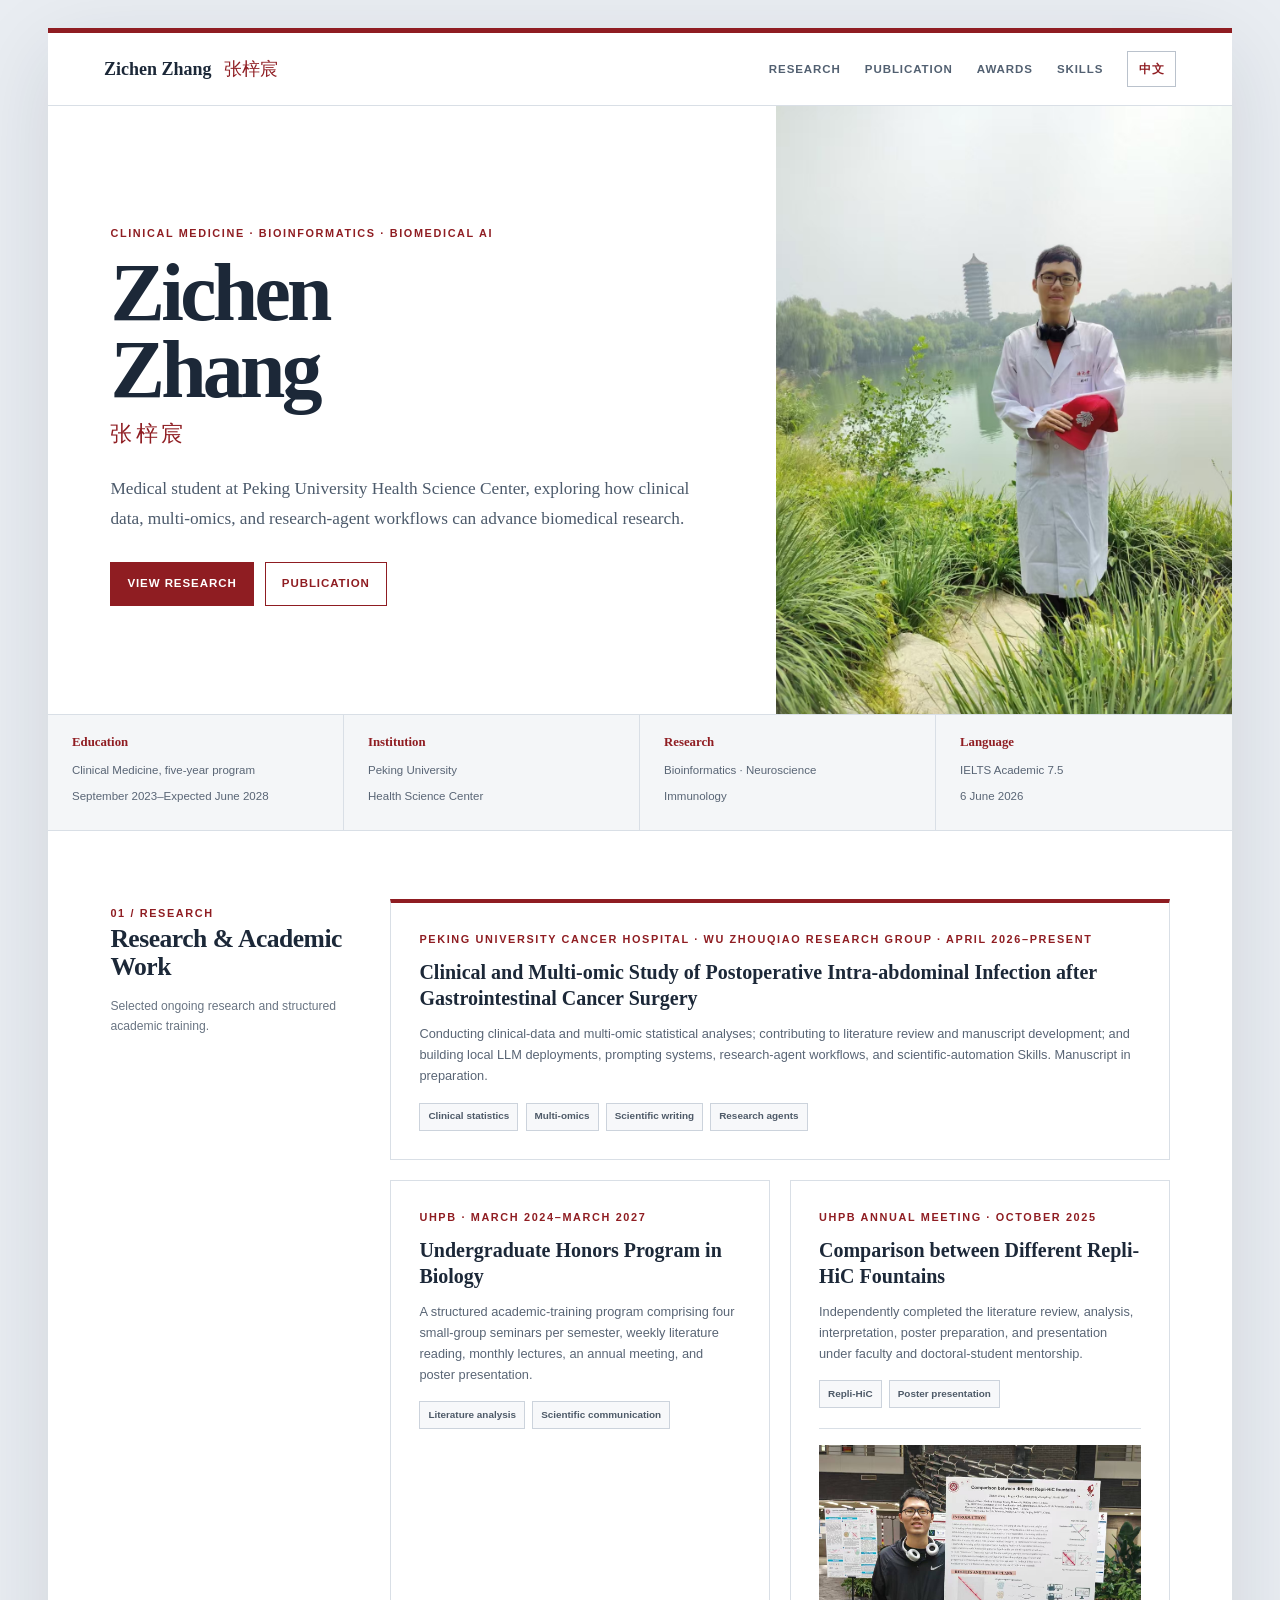
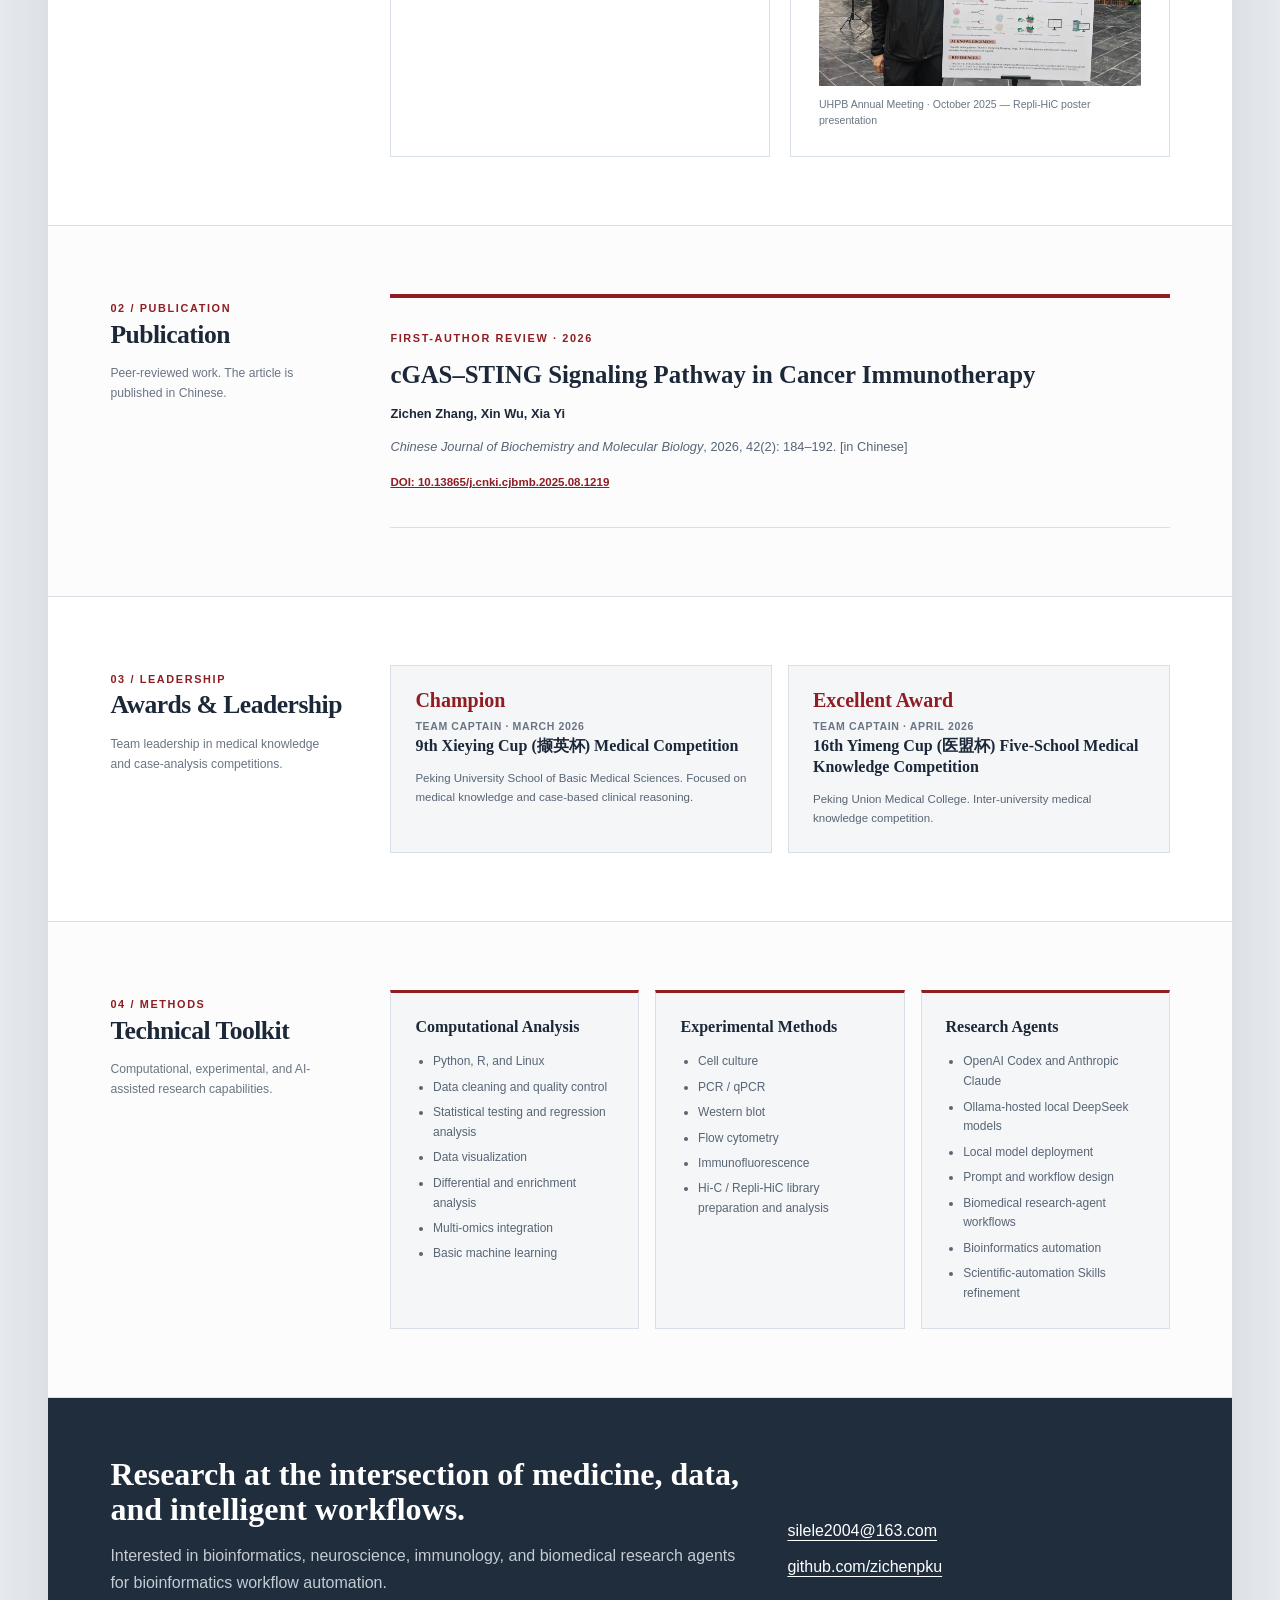
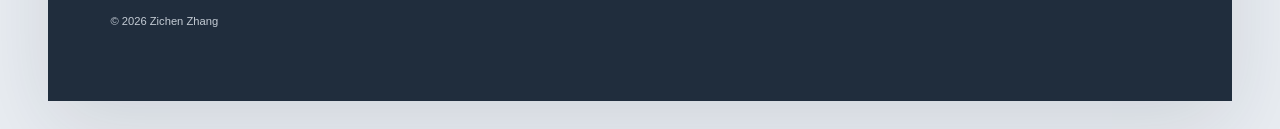
==== commit 62bc6730: "feat: add UHPB poster photograph" ====
--- a/index.html
+++ b/index.html
@@ -38,7 +38,7 @@
     <header class="site-header">
       <div class="header-inner">
         <a class="brand" href="#main-content">Zichen Zhang <span lang="zh-CN">张梓宸</span></a>
-        <button class="menu-toggle" type="button" aria-expanded="false" aria-controls="site-nav" aria-label="Open navigation" data-menu-toggle>Menu</button>
+        <button class="menu-toggle" type="button" aria-expanded="false" aria-controls="site-nav" aria-label="Open navigation" data-label-open="Open navigation" data-label-close="Close navigation" data-menu-toggle>Menu</button>
         <nav class="site-nav" id="site-nav" aria-label="Primary navigation" data-site-nav>
           <a href="#research">Research</a>
           <a href="#publication">Publication</a>
@@ -122,6 +122,12 @@
               <span class="tag">Repli-HiC</span>
               <span class="tag">Poster presentation</span>
             </div>
+            <figure class="poster-figure">
+              <a class="poster-link" href="assets/uhpb-poster.jpg" target="_blank" rel="noopener noreferrer" aria-label="Open the full UHPB poster photograph">
+                <img src="assets/uhpb-poster.jpg" alt="Zichen Zhang presenting the Repli-HiC poster at the UHPB Annual Meeting" decoding="async">
+              </a>
+              <figcaption>UHPB Annual Meeting · October 2025 — Repli-HiC poster presentation</figcaption>
+            </figure>
           </article>
         </div>
       </section>
--- a/styles.css
+++ b/styles.css
@@ -331,6 +331,32 @@
   font-weight: 700;
 }
 
+.poster-figure {
+  margin: 1.25rem 0 0;
+  padding-top: 1rem;
+  border-top: 1px solid var(--color-line);
+}
+
+.poster-link {
+  display: block;
+  overflow: hidden;
+  background: var(--color-soft);
+}
+
+.poster-figure img {
+  width: 100%;
+  aspect-ratio: 4 / 3;
+  object-fit: cover;
+  object-position: center 42%;
+}
+
+.poster-figure figcaption {
+  margin-top: 0.65rem;
+  color: #697584;
+  font-size: 0.66rem;
+  line-height: 1.5;
+}
+
 .publication {
   padding: 2rem 0;
   border-top: 4px solid var(--color-accent);
